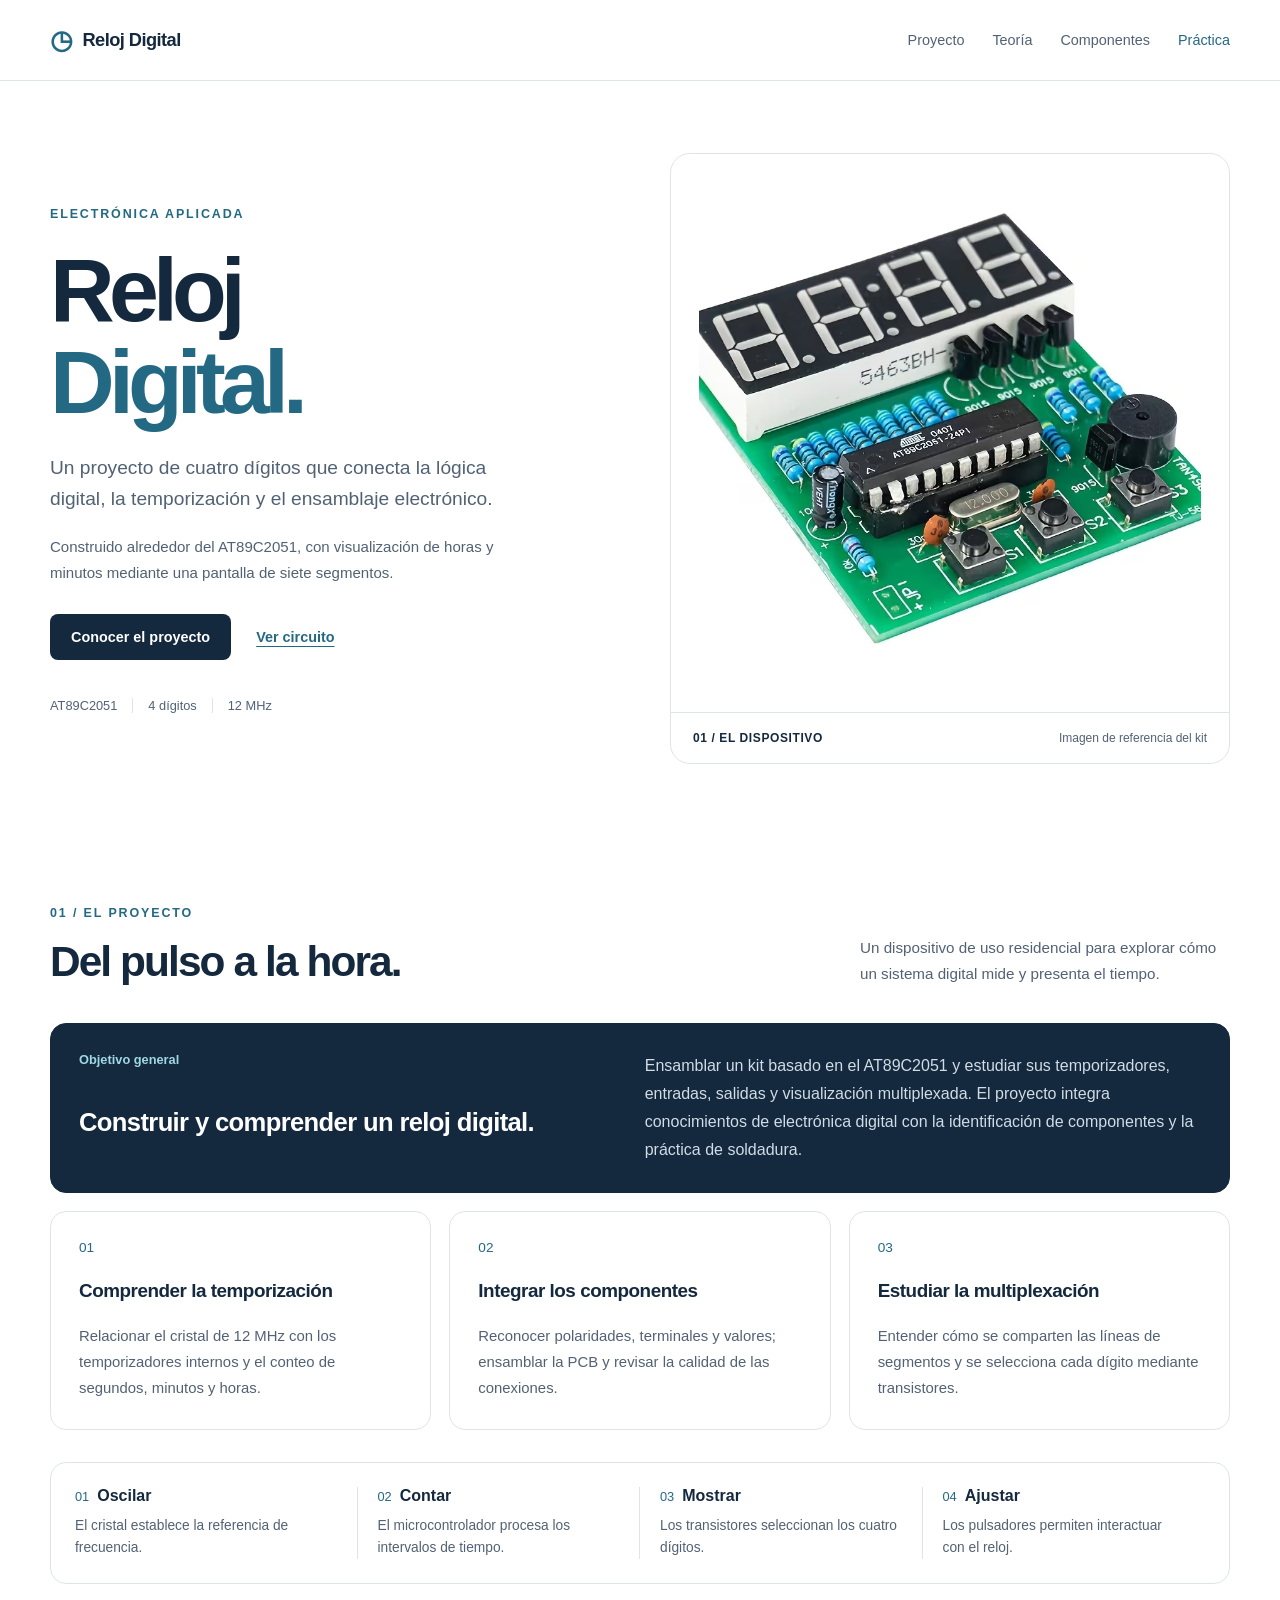
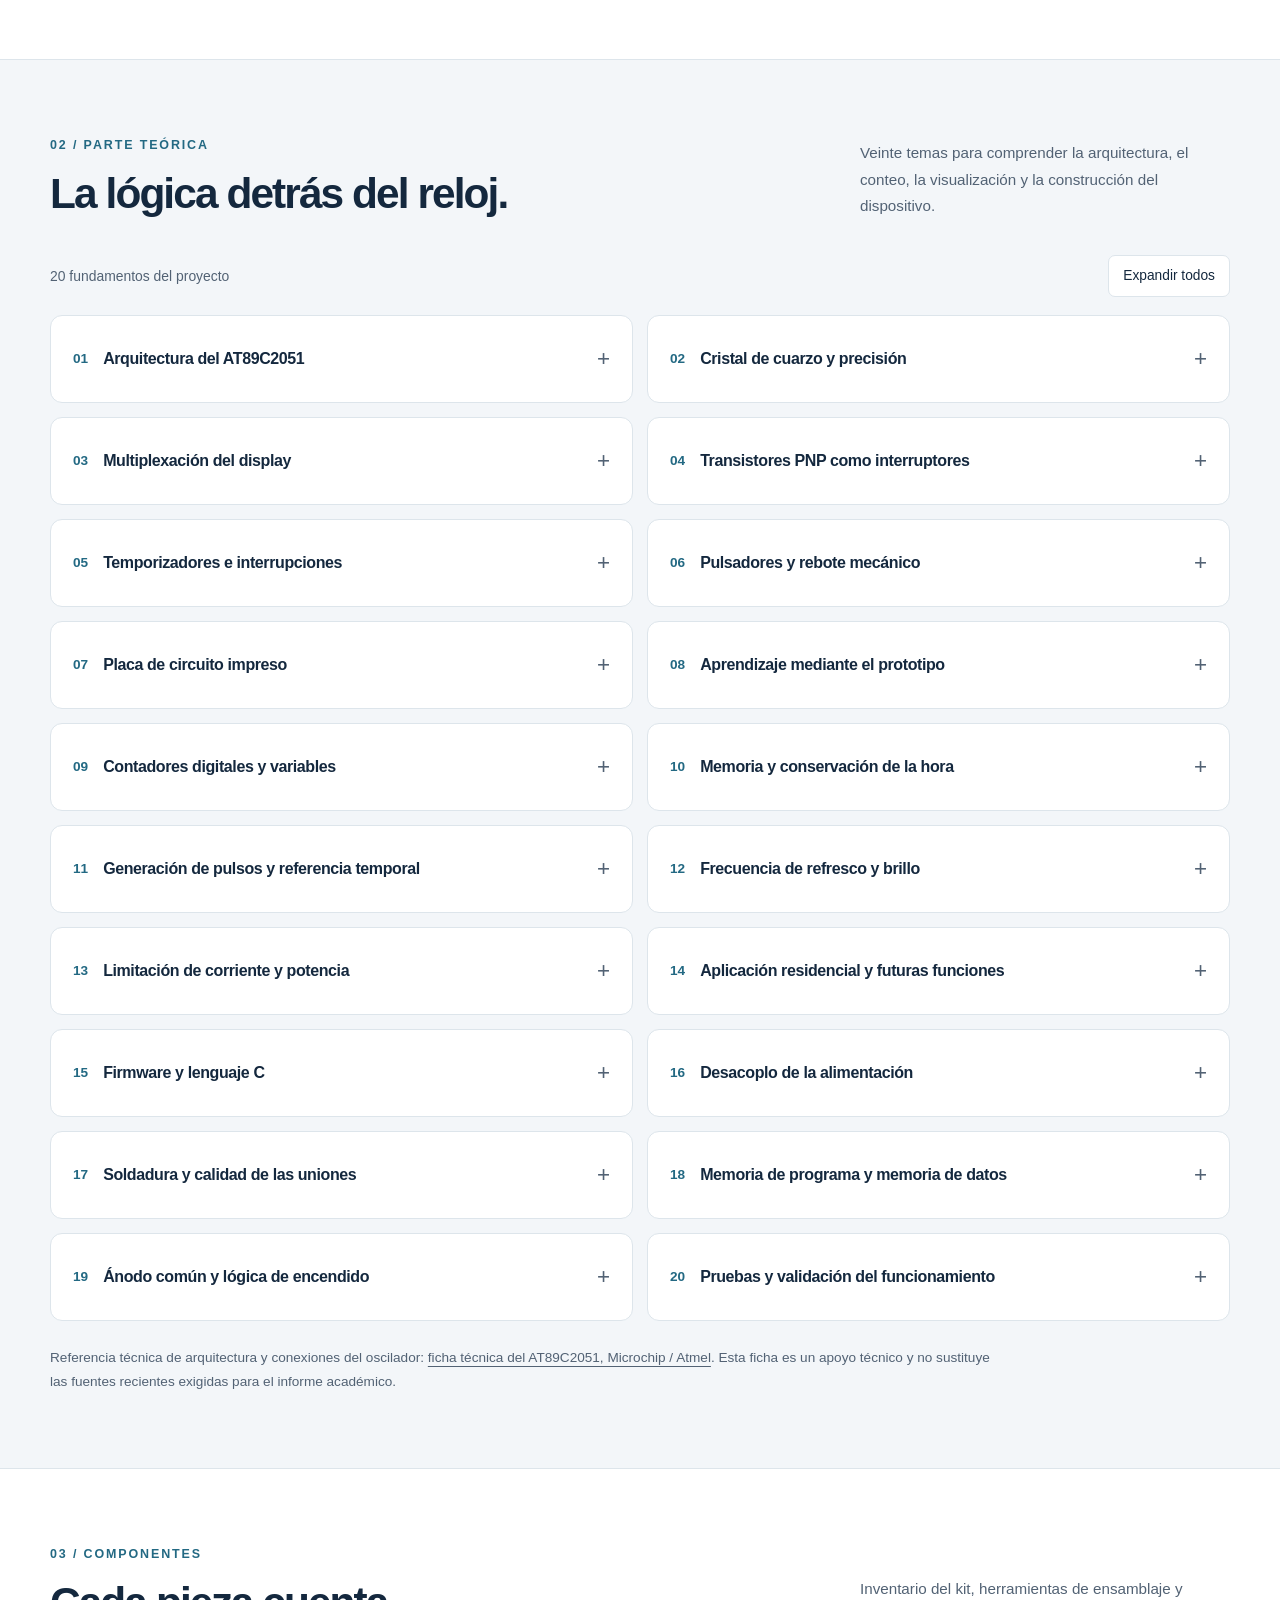
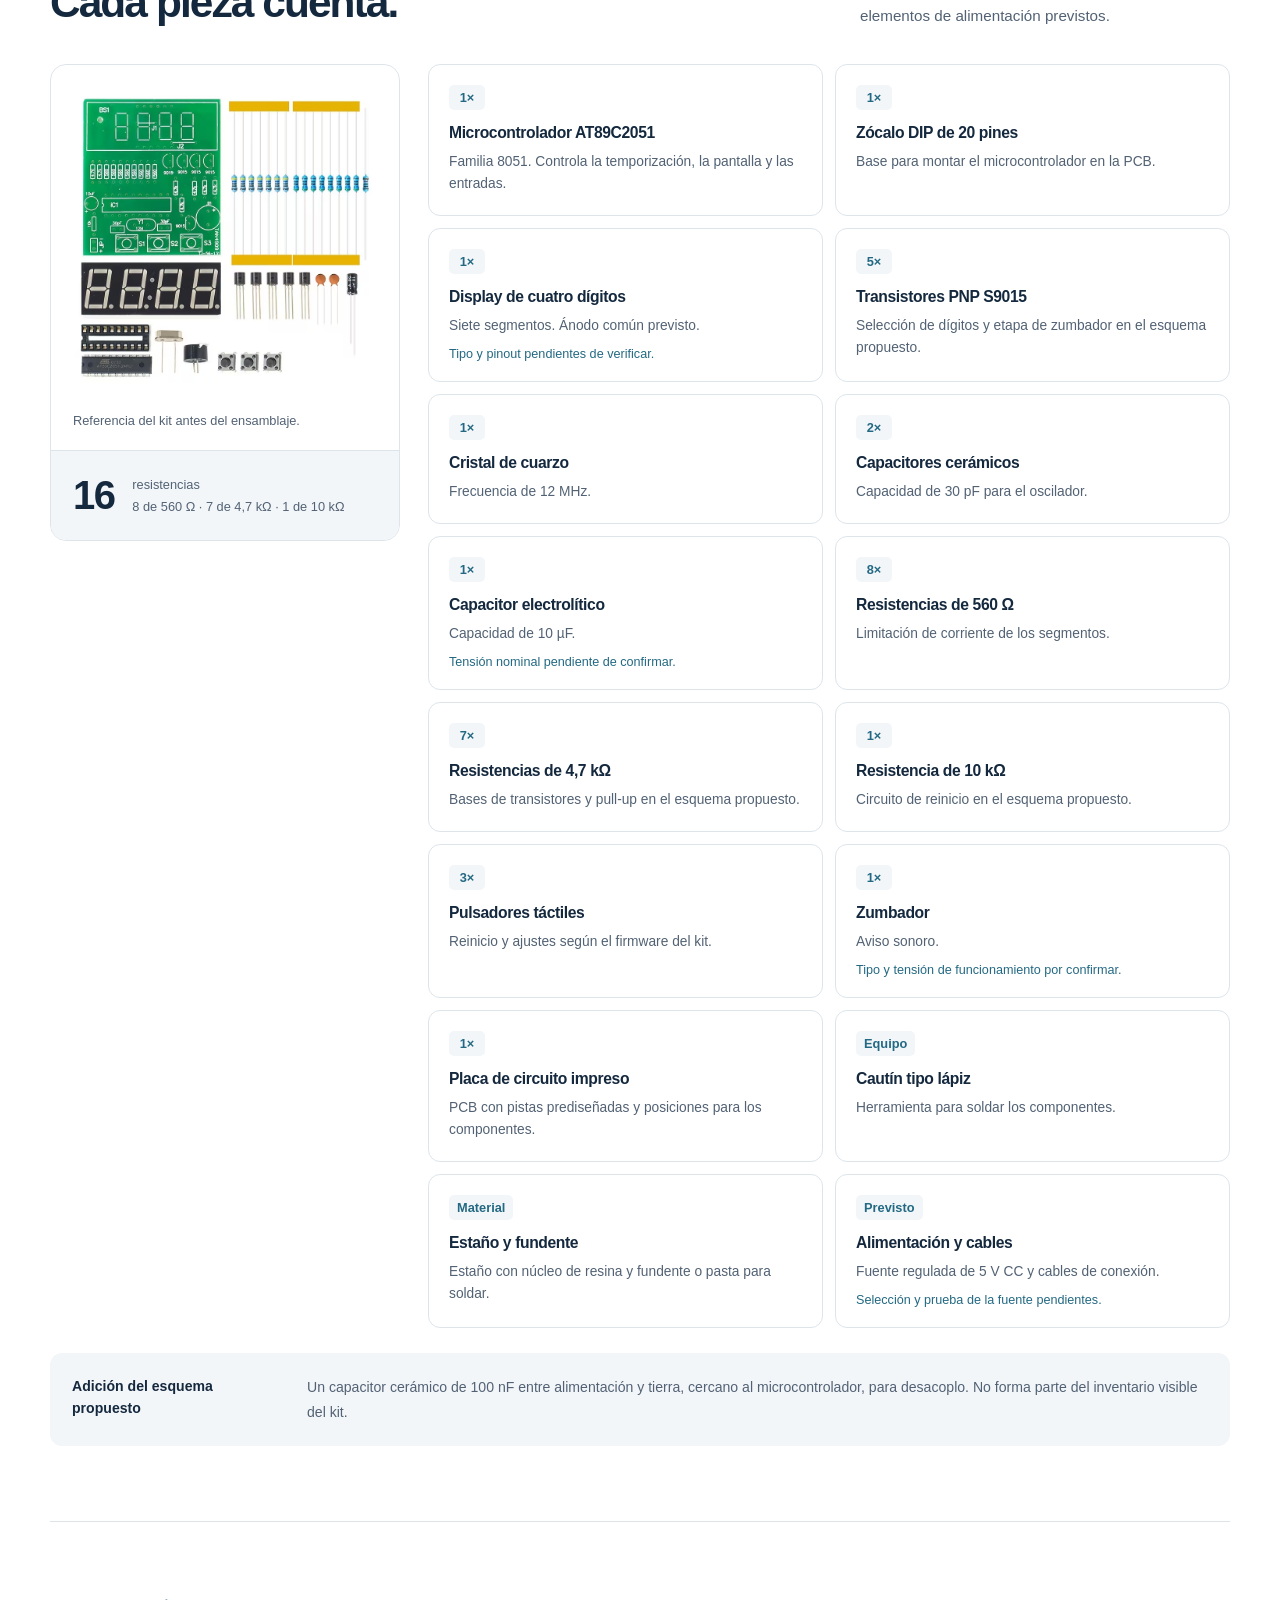
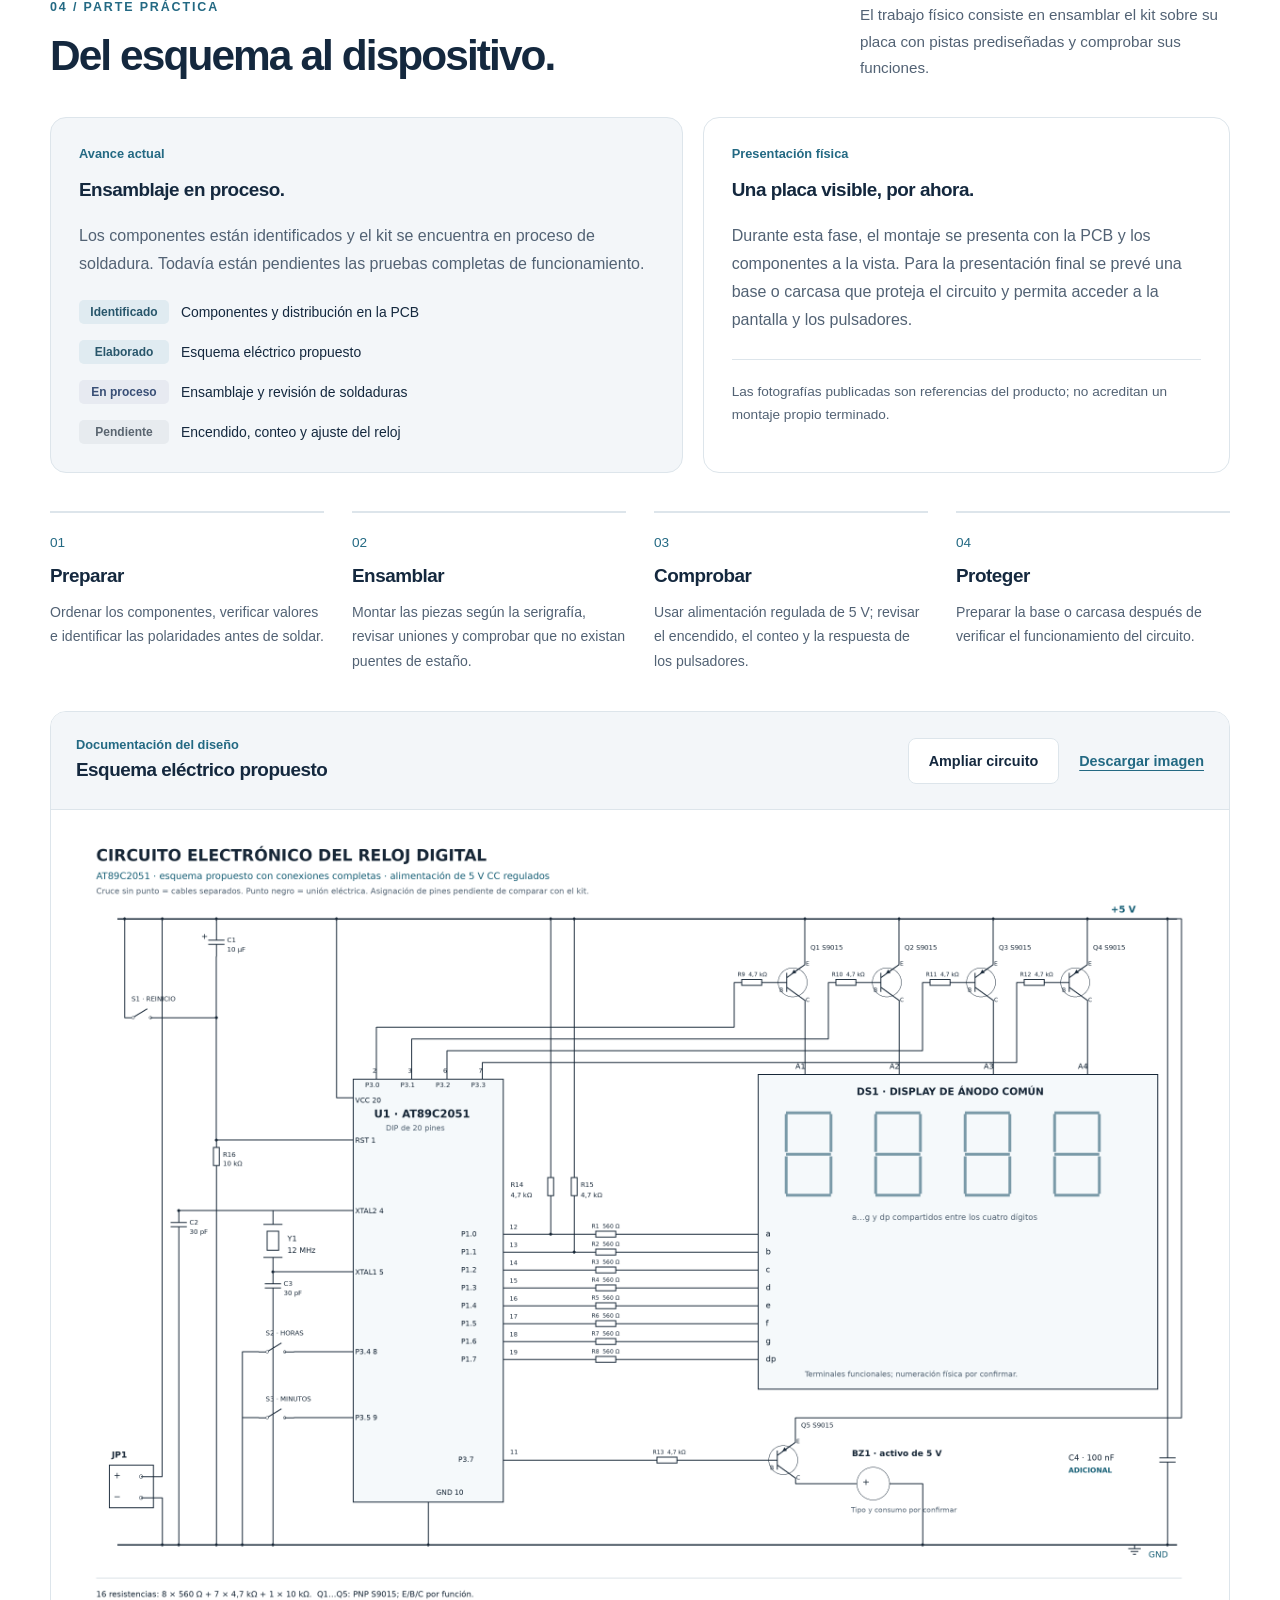
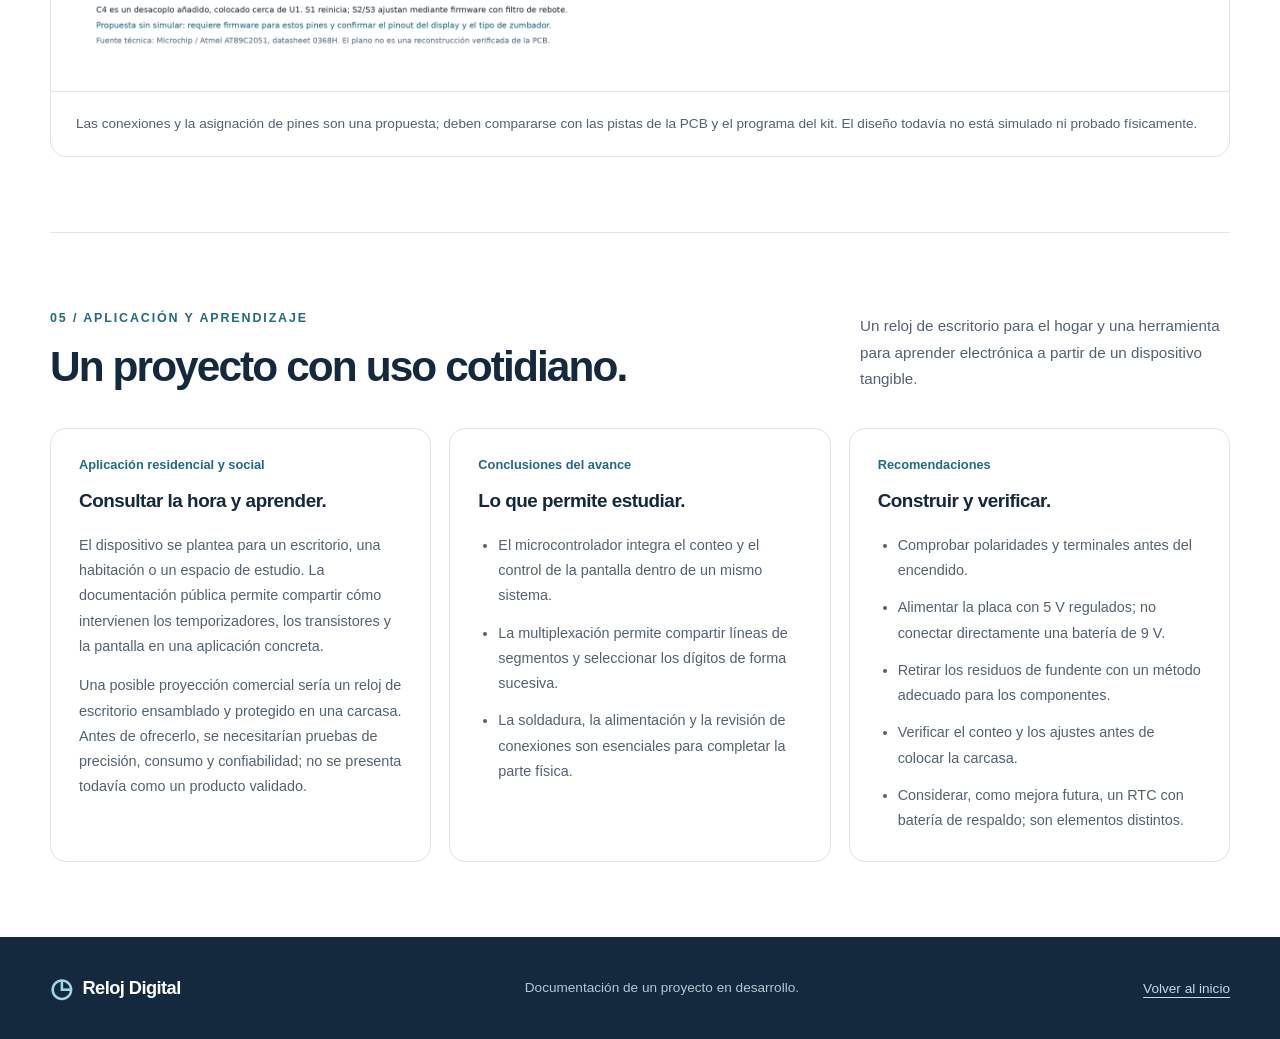
==== index.html @ 847afdb0 "first commit" ====
<!doctype html>
<html lang="es">
<head>
  <meta charset="utf-8">
  <meta name="viewport" content="width=device-width, initial-scale=1">
  <meta name="description" content="Reloj Digital: fundamentos, componentes y avance de un reloj de cuatro dígitos con microcontrolador AT89C2051.">
  <meta name="theme-color" content="#14283e">
  <title>Reloj Digital</title>
  <link rel="icon" type="image/svg+xml" href="data:image/svg+xml,%3Csvg xmlns='http://www.w3.org/2000/svg' viewBox='0 0 32 32'%3E%3Crect width='32' height='32' rx='7' fill='%2314283e'/%3E%3Ccircle cx='16' cy='16' r='10' fill='none' stroke='white' stroke-width='2'/%3E%3Cpath d='M16 9v7l5 3' fill='none' stroke='%237fc8d6' stroke-width='2' stroke-linecap='round'/%3E%3C/svg%3E">
  <link rel="stylesheet" href="styles.css">
  <script src="script.js" defer></script>
</head>
<body>
  <a class="skip" href="#contenido">Saltar al contenido</a>
  <header class="header">
    <div class="wrap header-inner">
      <a class="brand" href="#inicio" aria-label="Reloj Digital, inicio"><span class="brand-icon" aria-hidden="true">◷</span> Reloj Digital</a>
      <nav aria-label="Navegación principal">
        <a href="#proyecto">Proyecto</a><a href="#teoria">Teoría</a><a href="#componentes">Componentes</a><a href="#practica">Práctica</a>
      </nav>
    </div>
  </header>
  <main id="contenido">
    <section class="hero wrap" id="inicio">
      <div class="hero-copy">
        <p class="eyebrow">ELECTRÓNICA APLICADA</p>
        <h1>Reloj<br><span>Digital.</span></h1>
        <p class="lead">Un proyecto de cuatro dígitos que conecta la lógica digital, la temporización y el ensamblaje electrónico.</p>
        <p class="hero-detail">Construido alrededor del AT89C2051, con visualización de horas y minutos mediante una pantalla de siete segmentos.</p>
        <div class="hero-actions"><a class="button primary" href="#proyecto">Conocer el proyecto</a><a class="text-link" href="#circuito">Ver circuito</a></div>
        <div class="hero-meta"><span>AT89C2051</span><span>4 dígitos</span><span>12 MHz</span></div>
      </div>
      <figure class="hero-visual">
        <img src="assets/reloj.png" alt="Imagen de referencia del kit de reloj: display, microcontrolador, transistores y pulsadores sobre la PCB" width="800" height="800" fetchpriority="high">
        <figcaption><span>01 / EL DISPOSITIVO</span><span>Imagen de referencia del kit</span></figcaption>
      </figure>
    </section>
    <section class="section wrap" id="proyecto">
      <div class="section-heading"><div><p class="eyebrow">01 / EL PROYECTO</p><h2>Del pulso a la hora.</h2></div><p>Un dispositivo de uso residencial para explorar cómo un sistema digital mide y presenta el tiempo.</p></div>
      <div class="overview-grid">
        <article class="card purpose"><span class="tag">Objetivo general</span><h3>Construir y comprender un reloj digital.</h3><p>Ensamblar un kit basado en el AT89C2051 y estudiar sus temporizadores, entradas, salidas y visualización multiplexada. El proyecto integra conocimientos de electrónica digital con la identificación de componentes y la práctica de soldadura.</p></article>
        <article class="card"><span class="card-number">01</span><h3>Comprender la temporización</h3><p>Relacionar el cristal de 12 MHz con los temporizadores internos y el conteo de segundos, minutos y horas.</p></article>
        <article class="card"><span class="card-number">02</span><h3>Integrar los componentes</h3><p>Reconocer polaridades, terminales y valores; ensamblar la PCB y revisar la calidad de las conexiones.</p></article>
        <article class="card"><span class="card-number">03</span><h3>Estudiar la multiplexación</h3><p>Entender cómo se comparten las líneas de segmentos y se selecciona cada dígito mediante transistores.</p></article>
      </div>
      <div class="how-strip"><div><span>01</span><strong>Oscilar</strong><p>El cristal establece la referencia de frecuencia.</p></div><div><span>02</span><strong>Contar</strong><p>El microcontrolador procesa los intervalos de tiempo.</p></div><div><span>03</span><strong>Mostrar</strong><p>Los transistores seleccionan los cuatro dígitos.</p></div><div><span>04</span><strong>Ajustar</strong><p>Los pulsadores permiten interactuar con el reloj.</p></div></div>
    </section>
    <section class="theory-area" id="teoria"><div class="wrap section">
      <div class="section-heading"><div><p class="eyebrow">02 / PARTE TEÓRICA</p><h2>La lógica detrás del reloj.</h2></div><p>Veinte temas para comprender la arquitectura, el conteo, la visualización y la construcción del dispositivo.</p></div>
      <div class="theory-toolbar"><span>20 fundamentos del proyecto</span><button id="expand-theory" class="small-button" type="button" hidden>Expandir todos</button></div>
      <div class="theory-grid" id="theory-grid"></div>
      <noscript><p>Activa JavaScript para visualizar las veinte tarjetas de la parte teórica y el listado completo de componentes.</p></noscript>
      <p class="source-note">Referencia técnica de arquitectura y conexiones del oscilador: <a href="https://ww1.microchip.com/downloads/aemDocuments/documents/OTH/ProductDocuments/DataSheets/doc0368.pdf" target="_blank" rel="noopener noreferrer">ficha técnica del AT89C2051, Microchip / Atmel</a>. Esta ficha es un apoyo técnico y no sustituye las fuentes recientes exigidas para el informe académico.</p>
    </div></section>
    <section class="section wrap" id="componentes">
      <div class="section-heading"><div><p class="eyebrow">03 / COMPONENTES</p><h2>Cada pieza cuenta.</h2></div><p>Inventario del kit, herramientas de ensamblaje y elementos de alimentación previstos.</p></div>
      <div class="materials-layout">
        <figure class="kit-card"><img src="assets/componentes.png" alt="Foto de referencia con todos los componentes del kit antes de su ensamblaje" width="800" height="800" loading="lazy"><figcaption>Referencia del kit antes del ensamblaje.</figcaption><div class="kit-count"><strong>16</strong><span>resistencias<br>8 de 560 Ω · 7 de 4,7 kΩ · 1 de 10 kΩ</span></div></figure>
        <div class="materials-grid" id="materials-grid"></div>
      </div>
      <div class="additional"><strong>Adición del esquema propuesto</strong><p>Un capacitor cerámico de 100 nF entre alimentación y tierra, cercano al microcontrolador, para desacoplo. No forma parte del inventario visible del kit.</p></div>
    </section>
    <section class="section wrap practical" id="practica">
      <div class="section-heading"><div><p class="eyebrow">04 / PARTE PRÁCTICA</p><h2>Del esquema al dispositivo.</h2></div><p>El trabajo físico consiste en ensamblar el kit sobre su placa con pistas prediseñadas y comprobar sus funciones.</p></div>
      <div class="practice-grid">
        <article class="card status-card"><span class="tag">Avance actual</span><h3>Ensamblaje en proceso.</h3><p>Los componentes están identificados y el kit se encuentra en proceso de soldadura. Todavía están pendientes las pruebas completas de funcionamiento.</p><ul class="status-list"><li><span class="step-status done">Identificado</span>Componentes y distribución en la PCB</li><li><span class="step-status done">Elaborado</span>Esquema eléctrico propuesto</li><li><span class="step-status current">En proceso</span>Ensamblaje y revisión de soldaduras</li><li><span class="step-status pending">Pendiente</span>Encendido, conteo y ajuste del reloj</li></ul></article>
        <article class="card"><span class="tag">Presentación física</span><h3>Una placa visible, por ahora.</h3><p>Durante esta fase, el montaje se presenta con la PCB y los componentes a la vista. Para la presentación final se prevé una base o carcasa que proteja el circuito y permita acceder a la pantalla y los pulsadores.</p><div class="detail-note">Las fotografías publicadas son referencias del producto; no acreditan un montaje propio terminado.</div></article>
      </div>
      <div class="process-grid"><article><span>01</span><h3>Preparar</h3><p>Ordenar los componentes, verificar valores e identificar las polaridades antes de soldar.</p></article><article><span>02</span><h3>Ensamblar</h3><p>Montar las piezas según la serigrafía, revisar uniones y comprobar que no existan puentes de estaño.</p></article><article><span>03</span><h3>Comprobar</h3><p>Usar alimentación regulada de 5 V; revisar el encendido, el conteo y la respuesta de los pulsadores.</p></article><article><span>04</span><h3>Proteger</h3><p>Preparar la base o carcasa después de verificar el funcionamiento del circuito.</p></article></div>
      <article class="schematic-card" id="circuito"><div class="schematic-heading"><div><span class="tag">Documentación del diseño</span><h3>Esquema eléctrico propuesto</h3></div><button class="button secondary" id="open-schematic" type="button" hidden>Ampliar circuito</button><a class="text-link" href="assets/circuito.png" download="circuito-reloj-digital.png">Descargar imagen</a></div><a href="assets/circuito.png" class="schematic-preview" id="schematic-preview" aria-label="Abrir esquema eléctrico en tamaño completo"><img src="assets/circuito.png" alt="Circuito propuesto completo del reloj, con AT89C2051, dieciséis resistencias, cinco transistores, display, cristal, pulsadores y zumbador" width="4800" height="3540" loading="lazy"></a><p class="schematic-caption">Las conexiones y la asignación de pines son una propuesta; deben compararse con las pistas de la PCB y el programa del kit. El diseño todavía no está simulado ni probado físicamente.</p></article>
    </section>
    <section class="section wrap closing" id="aplicacion">
      <div class="section-heading"><div><p class="eyebrow">05 / APLICACIÓN Y APRENDIZAJE</p><h2>Un proyecto con uso cotidiano.</h2></div><p>Un reloj de escritorio para el hogar y una herramienta para aprender electrónica a partir de un dispositivo tangible.</p></div>
      <div class="closing-grid"><article class="card"><span class="tag">Aplicación residencial y social</span><h3>Consultar la hora y aprender.</h3><p>El dispositivo se plantea para un escritorio, una habitación o un espacio de estudio. La documentación pública permite compartir cómo intervienen los temporizadores, los transistores y la pantalla en una aplicación concreta.</p><p>Una posible proyección comercial sería un reloj de escritorio ensamblado y protegido en una carcasa. Antes de ofrecerlo, se necesitarían pruebas de precisión, consumo y confiabilidad; no se presenta todavía como un producto validado.</p></article><article class="card"><span class="tag">Conclusiones del avance</span><h3>Lo que permite estudiar.</h3><ul class="readable-list"><li>El microcontrolador integra el conteo y el control de la pantalla dentro de un mismo sistema.</li><li>La multiplexación permite compartir líneas de segmentos y seleccionar los dígitos de forma sucesiva.</li><li>La soldadura, la alimentación y la revisión de conexiones son esenciales para completar la parte física.</li></ul></article><article class="card"><span class="tag">Recomendaciones</span><h3>Construir y verificar.</h3><ul class="readable-list"><li>Comprobar polaridades y terminales antes del encendido.</li><li>Alimentar la placa con 5 V regulados; no conectar directamente una batería de 9 V.</li><li>Retirar los residuos de fundente con un método adecuado para los componentes.</li><li>Verificar el conteo y los ajustes antes de colocar la carcasa.</li><li>Considerar, como mejora futura, un RTC con batería de respaldo; son elementos distintos.</li></ul></article></div>
    </section>
  </main>
  <footer class="footer"><div class="wrap footer-inner"><a class="brand" href="#inicio"><span class="brand-icon" aria-hidden="true">◷</span> Reloj Digital</a><p>Documentación de un proyecto en desarrollo.</p><a href="#inicio">Volver al inicio</a></div></footer>
  <dialog id="schematic-dialog" aria-labelledby="dialog-title"><div class="dialog-heading"><h2 id="dialog-title">Esquema eléctrico propuesto</h2><button id="close-schematic" class="small-button" type="button">Cerrar</button></div><div class="dialog-image"><img src="assets/circuito.png" alt="Esquema completo ampliado del reloj digital" width="4800" height="3540"></div><p>El esquema está pendiente de verificar con la PCB y el firmware del kit.</p></dialog>
</body>
</html>
---- styles.css ----
:root{--ink:#14283e;--text:#526274;--accent:#236983;--line:#dde5eb;--soft:#f3f6f9;--white:#fff;--radius:16px;font-family:Inter,-apple-system,BlinkMacSystemFont,"Segoe UI",Arial,sans-serif;color:var(--ink);font-size:16px;background:#fff}*{box-sizing:border-box}html{scroll-behavior:smooth;scroll-padding-top:110px}body{margin:0}a{color:inherit;text-underline-offset:4px}button{font:inherit;cursor:pointer}button,a{-webkit-tap-highlight-color:transparent}button:focus-visible,a:focus-visible,summary:focus-visible{outline:3px solid #3588a6;outline-offset:5px}img{max-width:100%;height:auto;display:block}h1,h2,h3,p{margin-top:0}p{color:var(--text);line-height:1.75}h2{font-size:clamp(1.9rem,3.4vw,2.65rem);letter-spacing:-.045em;line-height:1.2;margin-bottom:0}h3{font-size:1.18rem;line-height:1.4;letter-spacing:-.025em}section{scroll-margin-top:100px}.wrap{width:min(1180px,calc(100% - 64px));margin-inline:auto}.header{position:sticky;top:0;background:rgba(255,255,255,.97);z-index:10;border-bottom:1px solid var(--line)}.header-inner{min-height:80px;display:flex;align-items:center;justify-content:space-between;gap:24px}.brand{font-size:1.14rem;font-weight:750;letter-spacing:-.03em;display:inline-flex;align-items:center;gap:10px;text-decoration:none;white-space:nowrap}.brand-icon{font-size:1.65rem;color:var(--accent)}nav{display:flex;gap:28px}nav a{font-size:.9rem;color:var(--text);text-decoration:none;transition:color .2s}nav a:hover,nav a.active{color:var(--accent)}.skip{position:absolute;top:-70px;left:20px;background:var(--ink);color:white;padding:12px;z-index:30}.skip:focus{top:10px}.hero{display:grid;grid-template-columns:1fr 1fr;gap:60px;align-items:center;padding-block:72px 64px}.eyebrow{font-size:.78rem;letter-spacing:.15em;font-weight:750;color:var(--accent);margin-bottom:20px}.hero h1{font-size:clamp(3.8rem,7vw,6.2rem);line-height:1.02;font-weight:750;letter-spacing:-.065em;margin-bottom:25px}.hero h1 span{color:var(--accent)}.lead{font-size:1.2rem;line-height:1.6;max-width:450px}.hero-detail{font-size:.94rem;max-width:450px}.hero-actions{display:flex;gap:25px;align-items:center;flex-wrap:wrap;margin-top:28px}.button{padding:13px 20px;border-radius:8px;font-size:.9rem;font-weight:600;text-decoration:none;display:inline-flex;align-items:center;justify-content:center;min-height:46px;transition:background .2s;border:1px solid transparent}.primary{background:var(--ink);color:white}.primary:hover{background:var(--accent)}.secondary{background:white;border-color:var(--line);color:var(--ink)}.secondary:hover{background:var(--soft)}.text-link{font-size:.9rem;font-weight:600;color:var(--accent)}.hero-meta{display:flex;gap:15px;flex-wrap:wrap;margin-top:38px;color:var(--text);font-size:.8rem}.hero-meta span+span{border-left:1px solid var(--line);padding-left:15px}.hero-visual{margin:0;border:1px solid var(--line);border-radius:20px;overflow:hidden;background:white}.hero-visual img{width:100%;aspect-ratio:1;object-fit:contain;padding:28px}.hero-visual figcaption{display:flex;justify-content:space-between;gap:15px;flex-wrap:wrap;border-top:1px solid var(--line);padding:18px 22px;color:var(--text);font-size:.75rem}.hero-visual figcaption span:first-child{font-weight:700;color:var(--ink);letter-spacing:.05em}.section{padding-block:75px}.section-heading{display:flex;justify-content:space-between;align-items:end;gap:45px;margin-bottom:35px}.section-heading .eyebrow{margin-bottom:12px}.section-heading>p{width:370px;max-width:40%;margin:0;font-size:.95rem}.card{border:1px solid var(--line);border-radius:var(--radius);background:white;padding:28px}.card p:last-child{margin-bottom:0}.tag{font-size:.8rem;color:var(--accent);font-weight:650;display:block;margin-bottom:16px}.overview-grid{display:grid;grid-template-columns:repeat(3,1fr);gap:18px}.purpose{grid-column:1/-1;display:grid;grid-template-columns:1fr 1.1fr;column-gap:60px;background:var(--ink);color:white;border-color:var(--ink)}.purpose .tag{color:#a0d7e4;grid-column:1}.purpose h3{font-size:1.6rem;grid-column:1;margin-bottom:0}.purpose p{grid-column:2;grid-row:1/3;color:#d0dce6;align-self:center;margin:0}.card-number{color:var(--accent);font-size:.85rem;margin-bottom:23px;display:block}.overview-grid .card:not(.purpose) p{font-size:.93rem}.how-strip{display:grid;grid-template-columns:repeat(4,1fr);margin-top:32px;border:1px solid var(--line);border-radius:var(--radius);padding:24px}.how-strip>div{padding-inline:20px;border-right:1px solid var(--line)}.how-strip>div:first-child{padding-left:0}.how-strip>div:last-child{border:0}.how-strip span{font-size:.8rem;color:var(--accent);margin-right:8px}.how-strip strong{font-size:1rem}.how-strip p{font-size:.86rem;line-height:1.6;margin:10px 0 0}.theory-area{background:var(--soft);border-block:1px solid var(--line)}.theory-toolbar{display:flex;justify-content:space-between;align-items:center;gap:20px;margin-bottom:18px;font-size:.87rem;color:var(--text)}.small-button{background:white;border:1px solid var(--line);border-radius:7px;padding:10px 14px;font-size:.86rem;color:var(--ink);min-height:42px}.small-button:hover{background:#eaf0f5}.theory-grid{display:grid;grid-template-columns:repeat(2,minmax(0,1fr));gap:14px;align-items:start}.theory-card{background:white;border:1px solid var(--line);border-radius:12px;overflow:hidden}.theory-card summary{list-style:none;display:flex;align-items:center;gap:15px;padding:22px;cursor:pointer;min-height:86px}.theory-card summary::-webkit-details-marker{display:none}.topic-num{font-size:.85rem;font-weight:650;color:var(--accent);flex:none}.theory-card h3{font-size:1rem;margin:0;flex:1}.toggle-symbol{font-size:1.4rem;font-weight:400;line-height:1;color:var(--text);flex:none}.theory-card[open] .toggle-symbol{transform:rotate(45deg)}.theory-card p{margin:0;padding:0 24px 24px 58px;font-size:.94rem;line-height:1.8}.source-note{margin:25px 0 0;font-size:.85rem;max-width:950px}.materials-layout{display:grid;grid-template-columns:350px 1fr;gap:28px;align-items:start}.kit-card{position:sticky;top:110px;margin:0;border:1px solid var(--line);border-radius:var(--radius);overflow:hidden}.kit-card img{padding:18px;aspect-ratio:1;object-fit:contain}.kit-card figcaption{padding:0 22px 22px;color:var(--text);font-size:.8rem}.kit-count{background:var(--soft);border-top:1px solid var(--line);padding:22px;display:flex;align-items:center;gap:18px}.kit-count strong{font-size:2.5rem;letter-spacing:-.04em}.kit-count span{font-size:.8rem;line-height:1.7;color:var(--text)}.materials-grid{display:grid;grid-template-columns:repeat(2,minmax(0,1fr));gap:12px}.material{border:1px solid var(--line);border-radius:12px;padding:20px}.material .qty{display:inline-flex;align-items:center;justify-content:center;background:var(--soft);color:var(--accent);font-size:.8rem;font-weight:700;min-width:36px;padding:5px 8px;border-radius:5px;margin-bottom:12px}.material h3{font-size:.98rem;margin-bottom:7px}.material p{font-size:.86rem;line-height:1.6;margin:0}.material small{font-size:.79rem;color:var(--accent);display:block;margin-top:10px}.additional{display:flex;gap:25px;margin-top:25px;background:var(--soft);border-radius:12px;padding:22px;font-size:.88rem}.additional strong{max-width:210px;flex-shrink:0;line-height:1.6}.additional p{margin:0}.practical{border-top:1px solid var(--line)}.practice-grid{display:grid;grid-template-columns:1.2fr 1fr;gap:20px}.status-card{background:var(--soft)}.status-list{padding:0;list-style:none;margin:22px 0 0;display:grid;gap:16px}.status-list li{font-size:.87rem;display:flex;align-items:center;gap:12px}.step-status{font-size:.75rem;font-weight:650;min-width:90px;padding:5px 7px;border-radius:5px;text-align:center}.done{background:#e0ebf1;color:#28566b}.current{background:#e7eaf1;color:#394f76}.pending{background:#e7ebef;color:#5a6570}.detail-note{margin-top:25px;padding-top:20px;border-top:1px solid var(--line);color:var(--text);font-size:.85rem;line-height:1.7}.process-grid{display:grid;grid-template-columns:repeat(4,1fr);gap:28px;margin-block:38px}.process-grid article{border-top:2px solid var(--line);padding-top:20px}.process-grid span{color:var(--accent);font-size:.85rem}.process-grid h3{margin-top:12px;margin-bottom:10px}.process-grid p{font-size:.88rem;margin:0}.schematic-card{border:1px solid var(--line);border-radius:var(--radius);overflow:hidden;scroll-margin-top:110px}.schematic-heading{padding:25px;display:flex;gap:20px;align-items:center;flex-wrap:wrap;background:var(--soft);border-bottom:1px solid var(--line)}.schematic-heading>div{margin-right:auto}.schematic-heading .tag{margin-bottom:5px}.schematic-heading h3{margin-bottom:0}.schematic-preview{display:block;padding:24px;background:white;cursor:zoom-in}.schematic-preview img{width:100%}.schematic-caption{padding:20px 25px;border-top:1px solid var(--line);margin:0;font-size:.85rem}.closing{border-top:1px solid var(--line)}.closing-grid{display:grid;grid-template-columns:repeat(3,1fr);gap:18px}.closing-grid p,.readable-list{font-size:.9rem}.readable-list{color:var(--text);padding-left:20px;line-height:1.75;margin:0}.readable-list li+li{margin-top:12px}.footer{background:var(--ink);color:white}.footer-inner{display:flex;align-items:center;justify-content:space-between;gap:25px;padding-block:35px}.footer .brand-icon{color:#a0d7e4}.footer p{color:#b7c6d3;font-size:.85rem;margin:0}.footer a:last-child{font-size:.85rem;color:#c8d8e6}dialog{border:1px solid var(--line);border-radius:14px;width:min(1500px,95vw);max-height:92vh;padding:0;color:var(--ink);overflow:auto}dialog::backdrop{background:rgba(12,25,40,.75)}.dialog-heading{position:sticky;top:0;background:white;display:flex;align-items:center;justify-content:space-between;gap:20px;padding:18px 24px;border-bottom:1px solid var(--line);z-index:1}.dialog-heading h2{font-size:1.15rem;letter-spacing:-.02em}.dialog-image{padding:20px;overflow:auto}.dialog-image img{width:100%;min-width:1000px;max-width:none}dialog>p{padding:0 24px;font-size:.85rem}body.modal-open{overflow:hidden}[hidden]{display:none!important}@media(min-width:1600px){.wrap{width:min(1260px,calc(100% - 100px))}}@media(max-width:1000px){.hero{gap:30px}.hero-visual img{padding:10px}.materials-layout{grid-template-columns:280px 1fr}.closing-grid{grid-template-columns:1fr 1fr}.closing-grid article:first-child{grid-column:1/-1}.how-strip{padding:20px 15px}.how-strip>div{padding-inline:12px}.header-inner{gap:16px}nav{gap:18px}}@media(max-width:760px){.wrap{width:calc(100% - 36px)}.header-inner{padding-block:14px;flex-direction:column;align-items:flex-start;gap:12px;min-height:0}nav{width:100%;justify-content:space-between;gap:10px}nav a{font-size:.84rem}.hero{grid-template-columns:1fr;padding-block:40px;gap:35px}.hero h1{font-size:4.3rem}.hero h1 br{display:none}.hero h1 span{display:block}.hero .lead{max-width:none}.hero-detail{max-width:none}.hero-visual{max-width:480px;width:100%;margin:auto}.hero-visual img{max-height:420px}.hero-meta{margin-top:25px}.section{padding-block:50px}.section-heading{display:block;margin-bottom:25px}.section-heading>p{max-width:none;width:auto;margin-top:18px}.overview-grid,.theory-grid,.practice-grid,.closing-grid{grid-template-columns:1fr}.purpose{display:block}.purpose h3{margin-bottom:18px}.purpose p{font-size:.94rem}.how-strip{grid-template-columns:1fr 1fr;gap:20px;padding:22px}.how-strip>div,.how-strip>div:first-child{padding:0;border:0}.materials-layout{grid-template-columns:1fr}.kit-card{position:static;display:grid;grid-template-columns:1fr 1fr;align-items:center}.kit-card img{grid-row:1/3}.kit-card figcaption{padding:20px 15px 10px}.kit-count{border:0;background:white;padding:15px;flex-wrap:wrap;gap:5px}.materials-grid{gap:10px}.material{padding:17px}.additional{display:block}.additional strong{display:block;max-width:none;margin-bottom:10px}.status-list li{align-items:flex-start}.process-grid{grid-template-columns:1fr 1fr;gap:25px}.schematic-heading{padding:20px;gap:16px}.schematic-preview{padding:8px}.schematic-caption{padding:17px}.closing-grid article:first-child{grid-column:auto}.footer-inner{align-items:flex-start;flex-direction:column;gap:18px}.theory-card p{padding-left:24px}.theory-card summary{padding:20px}.dialog-heading{padding:14px}.dialog-heading h2{font-size:1rem}.dialog-image{padding:10px}html{scroll-padding-top:125px}}@media(max-width:400px){.materials-grid{grid-template-columns:1fr}.kit-card{display:block}.kit-card img{max-height:320px;margin:auto}.kit-count{border-top:1px solid var(--line);background:var(--soft)}.hero-actions{gap:18px}.theory-toolbar{align-items:flex-start}.brand{font-size:1.05rem}}@media(prefers-reduced-motion:reduce){html{scroll-behavior:auto}*{transition:none!important}}
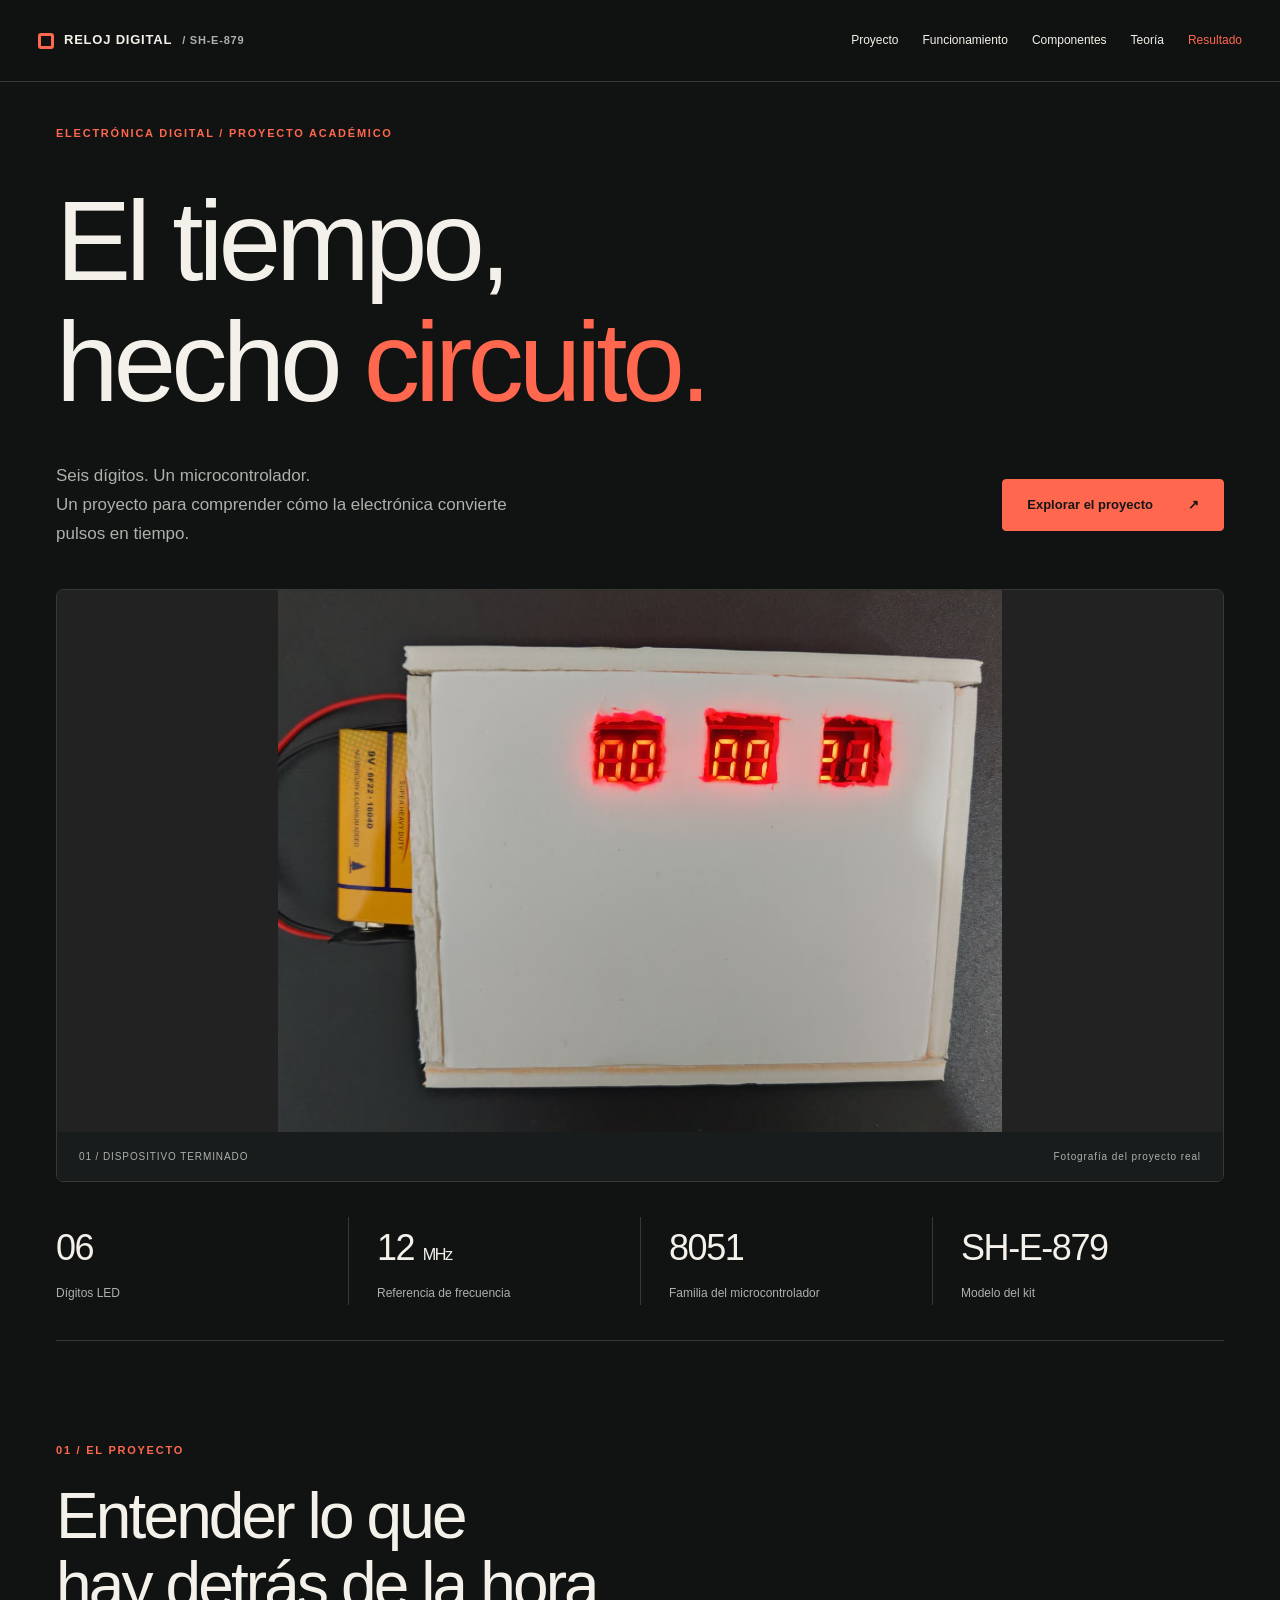
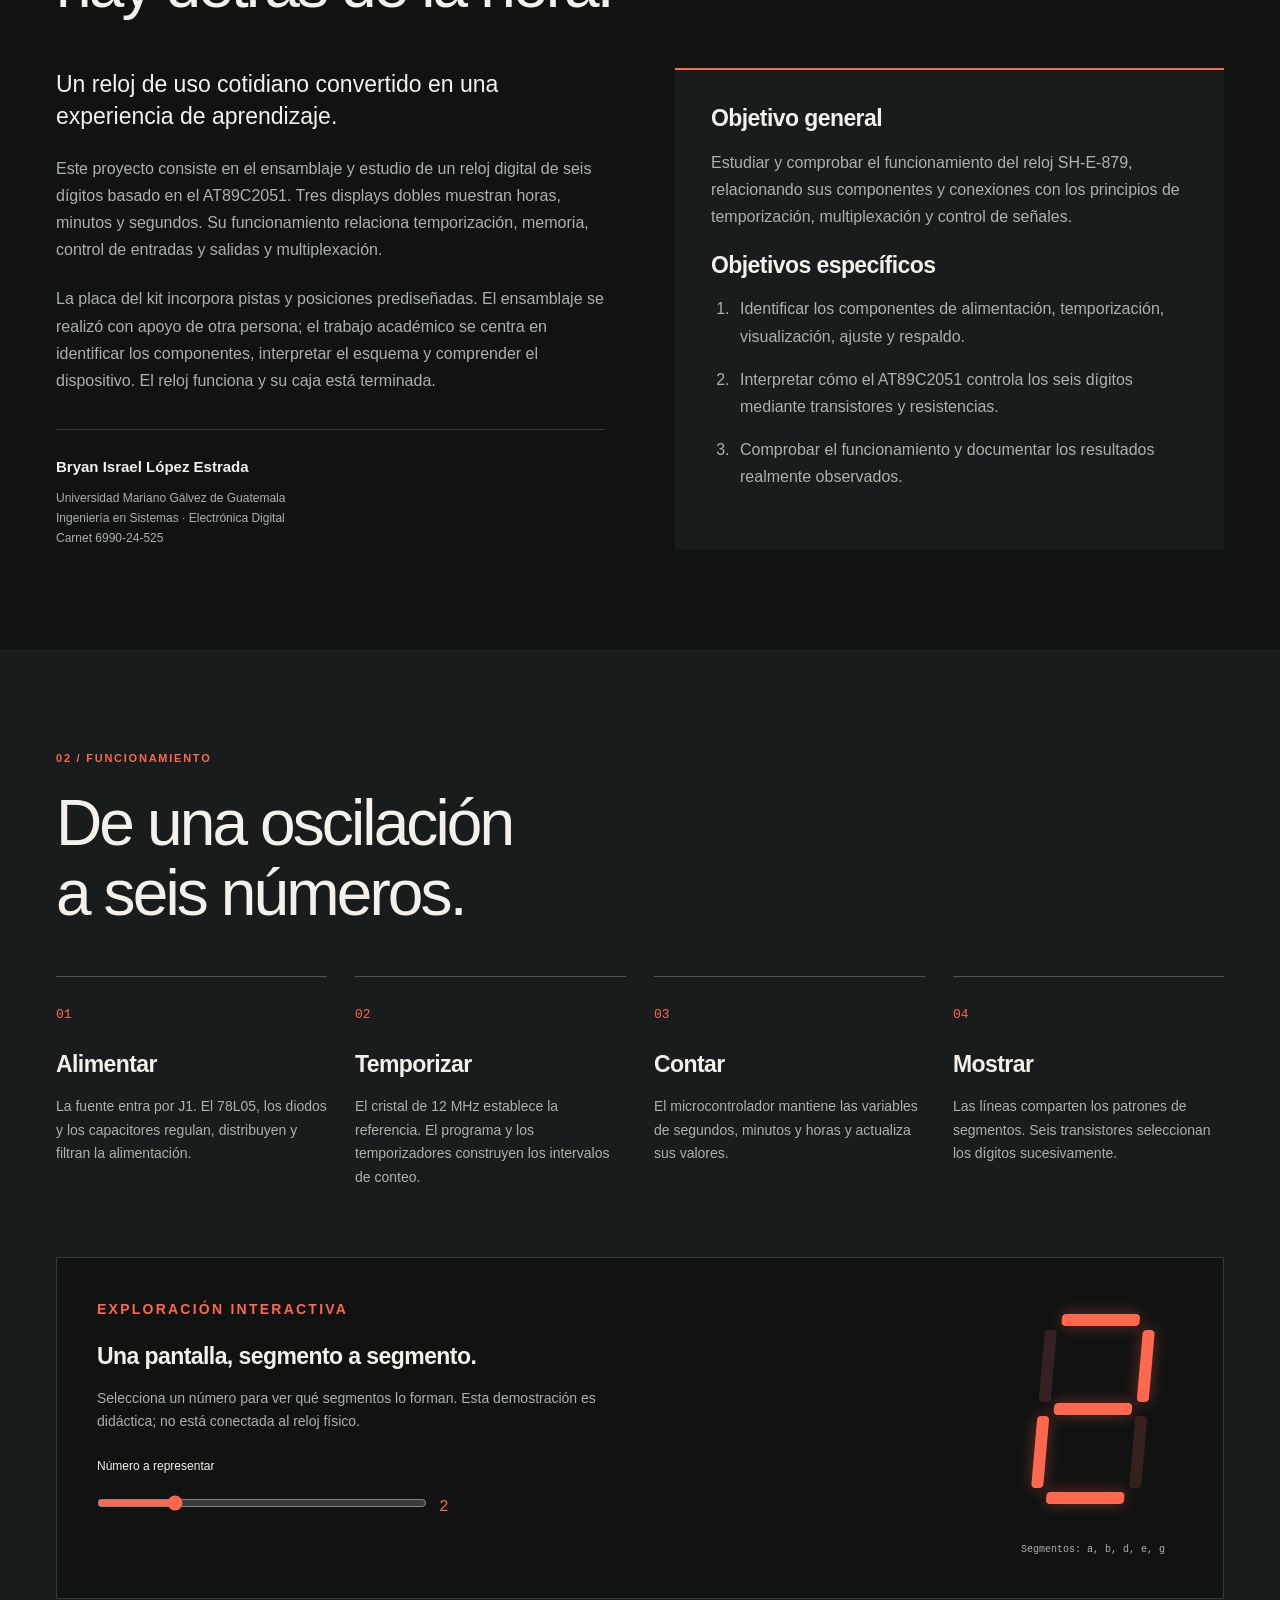
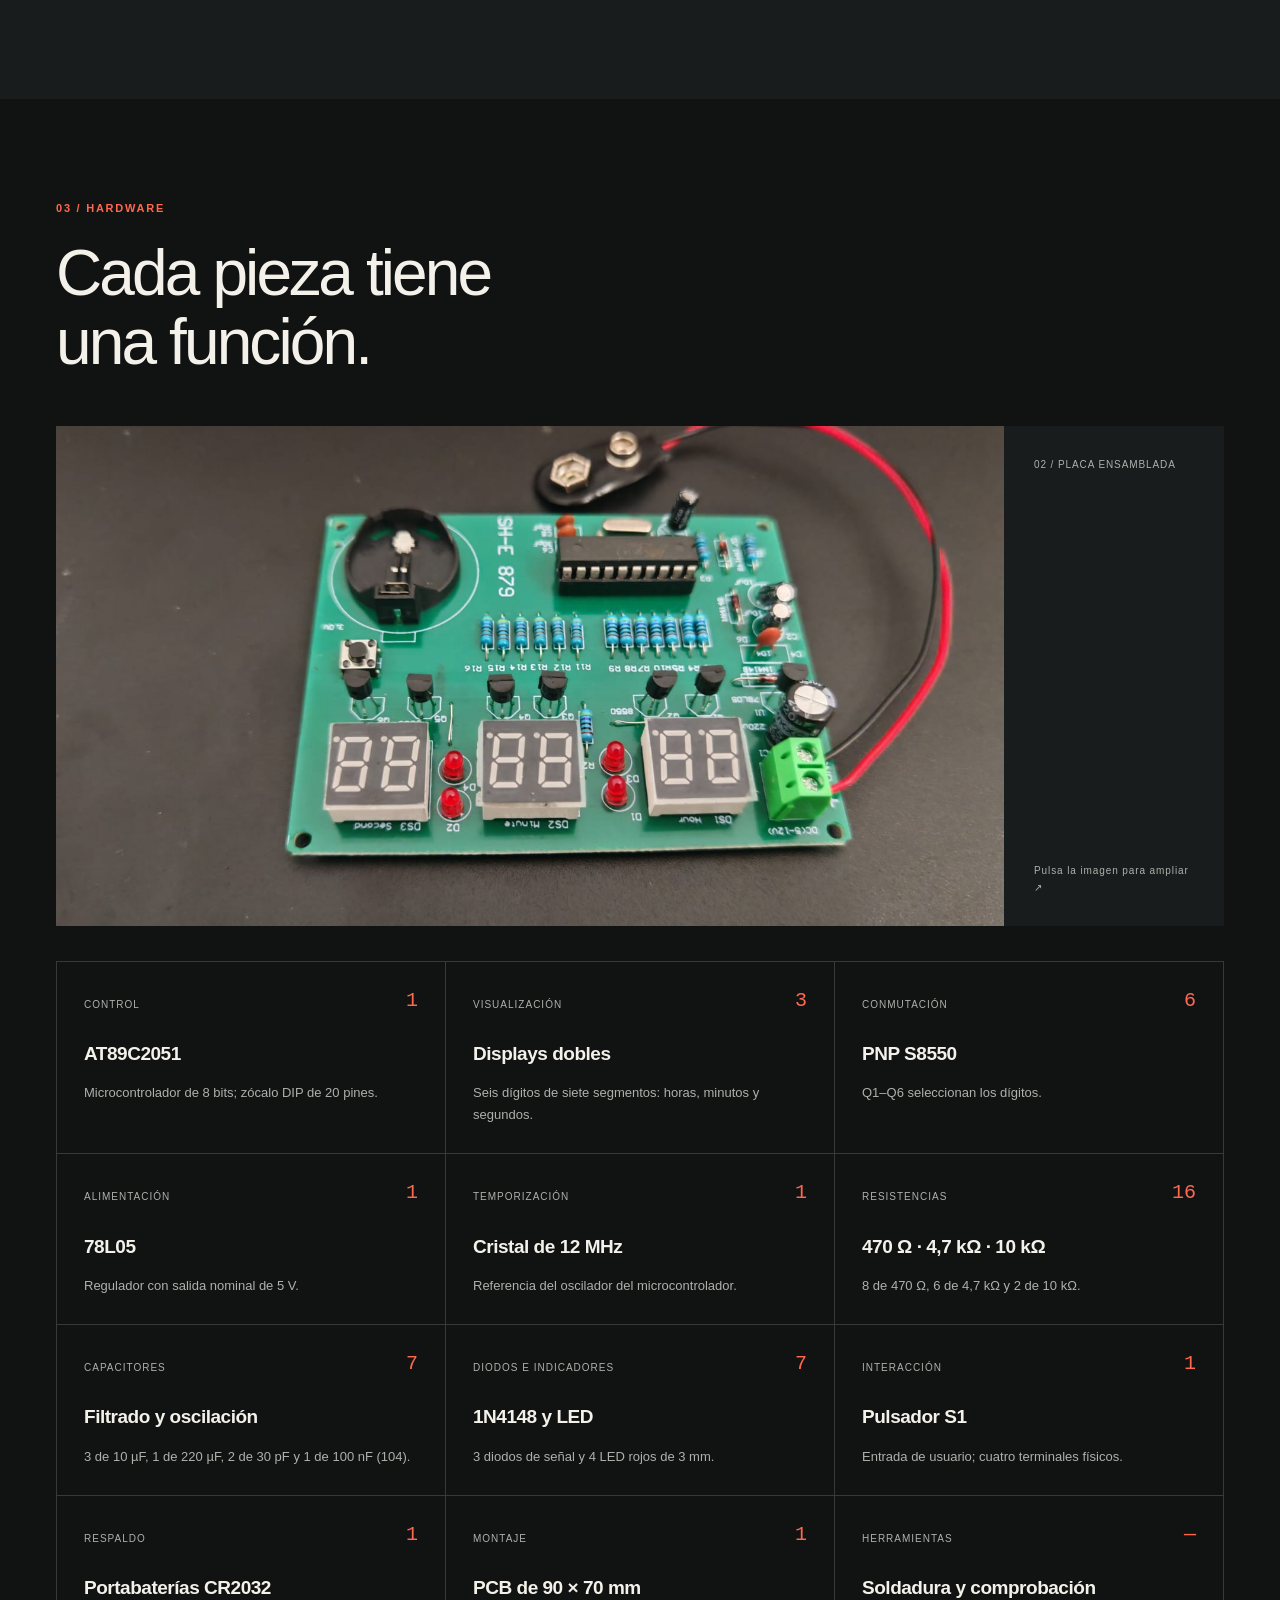
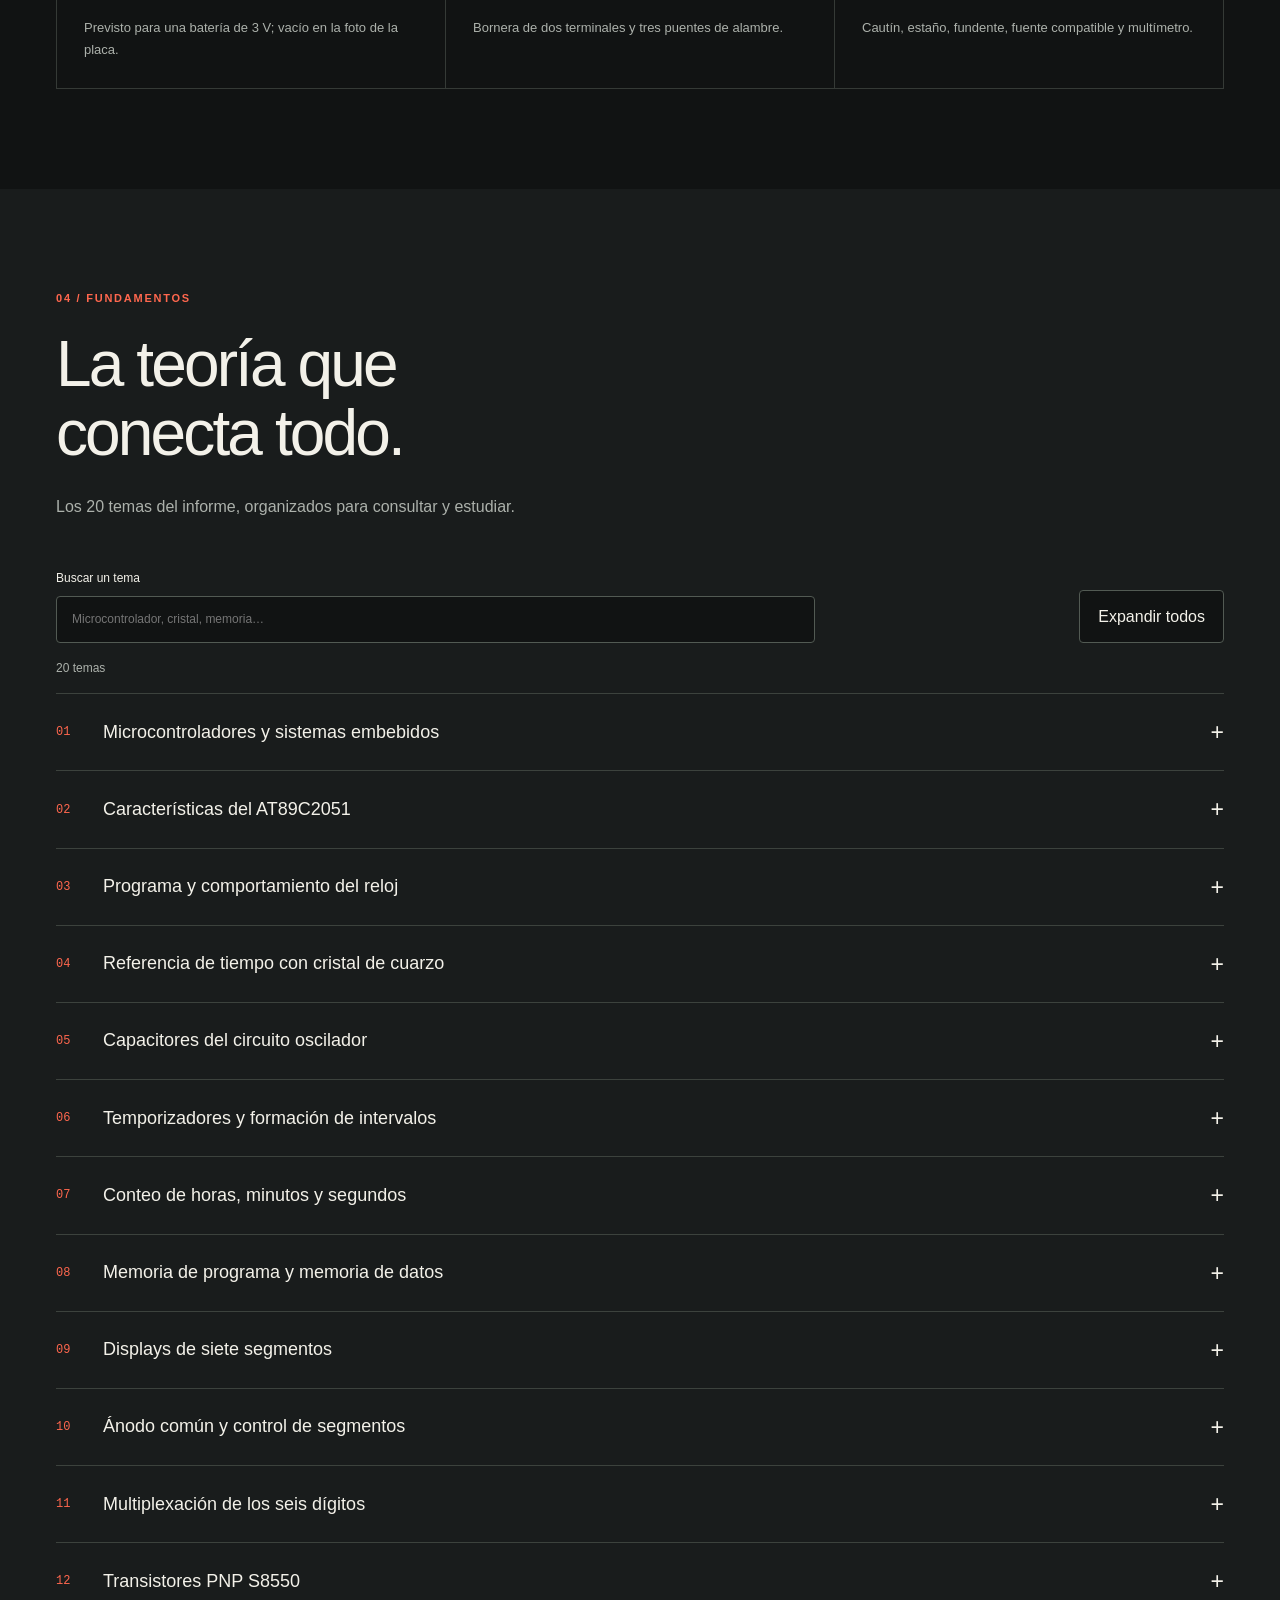
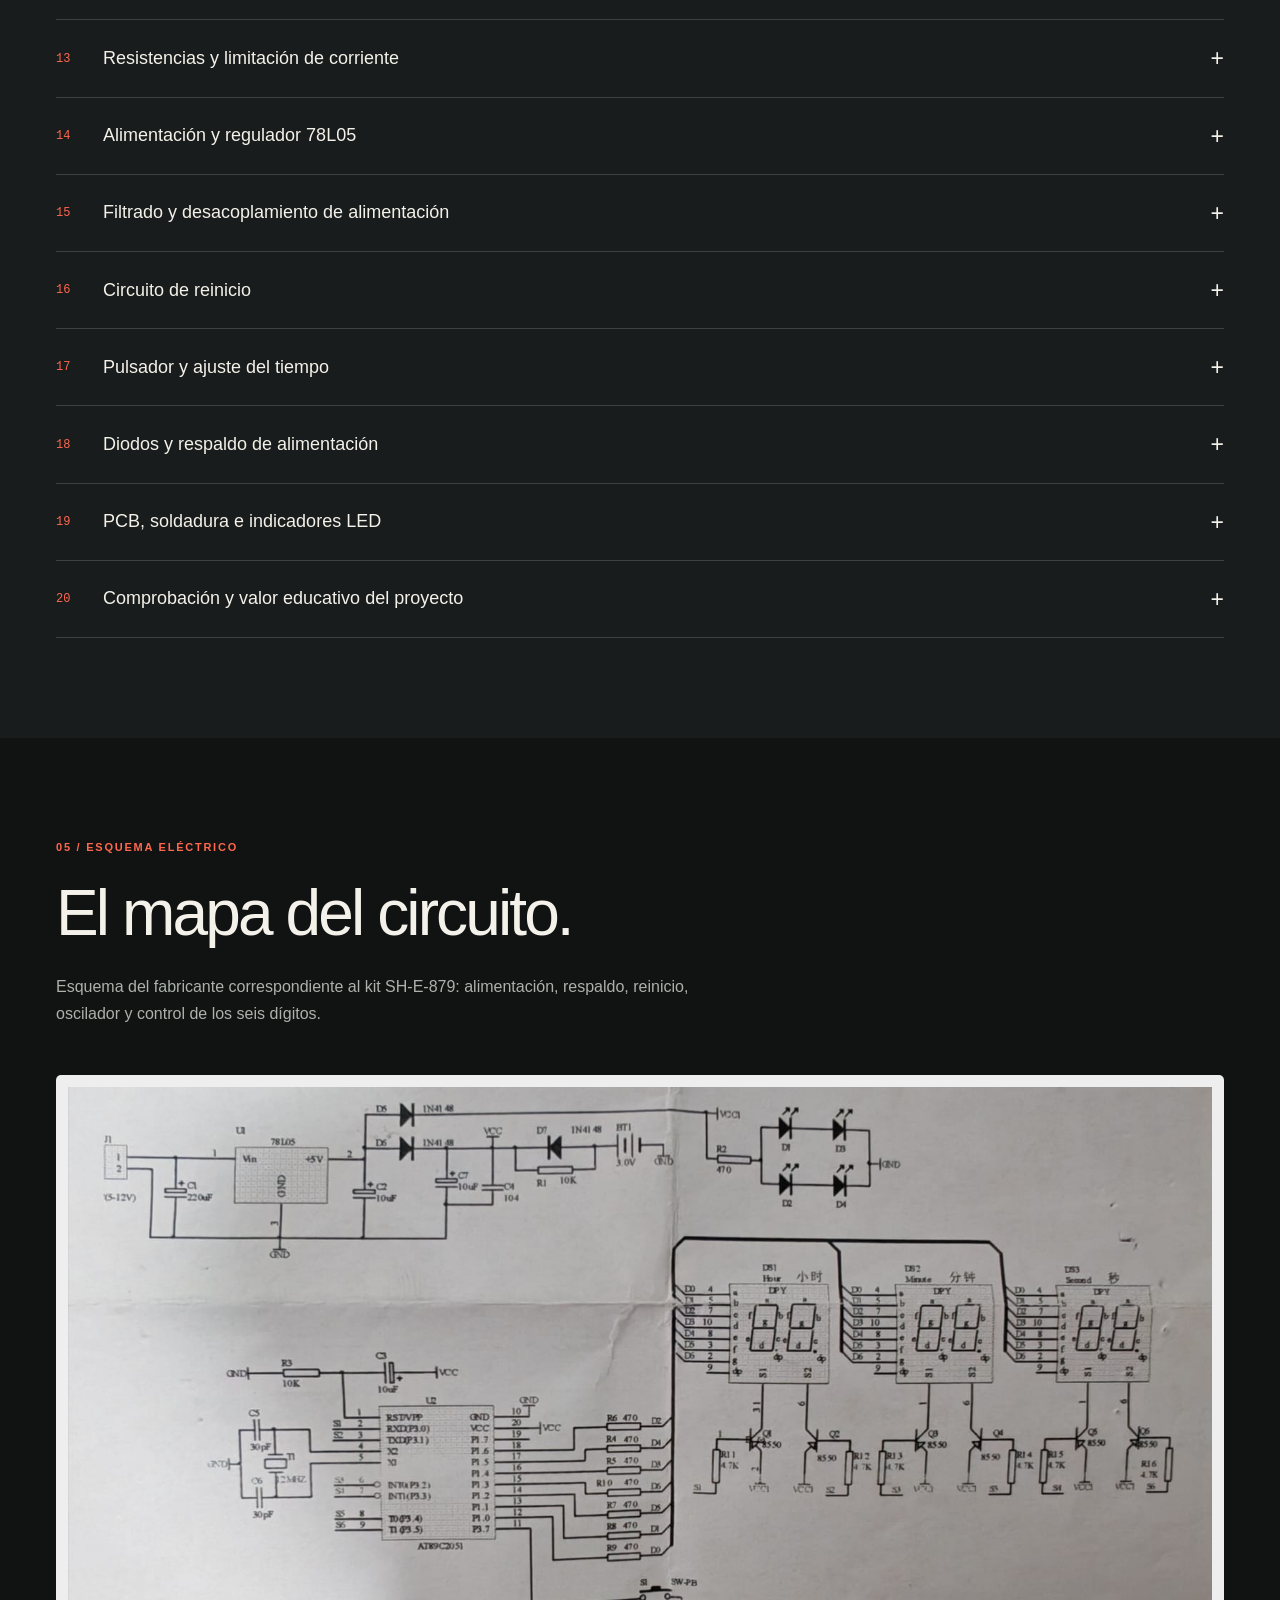
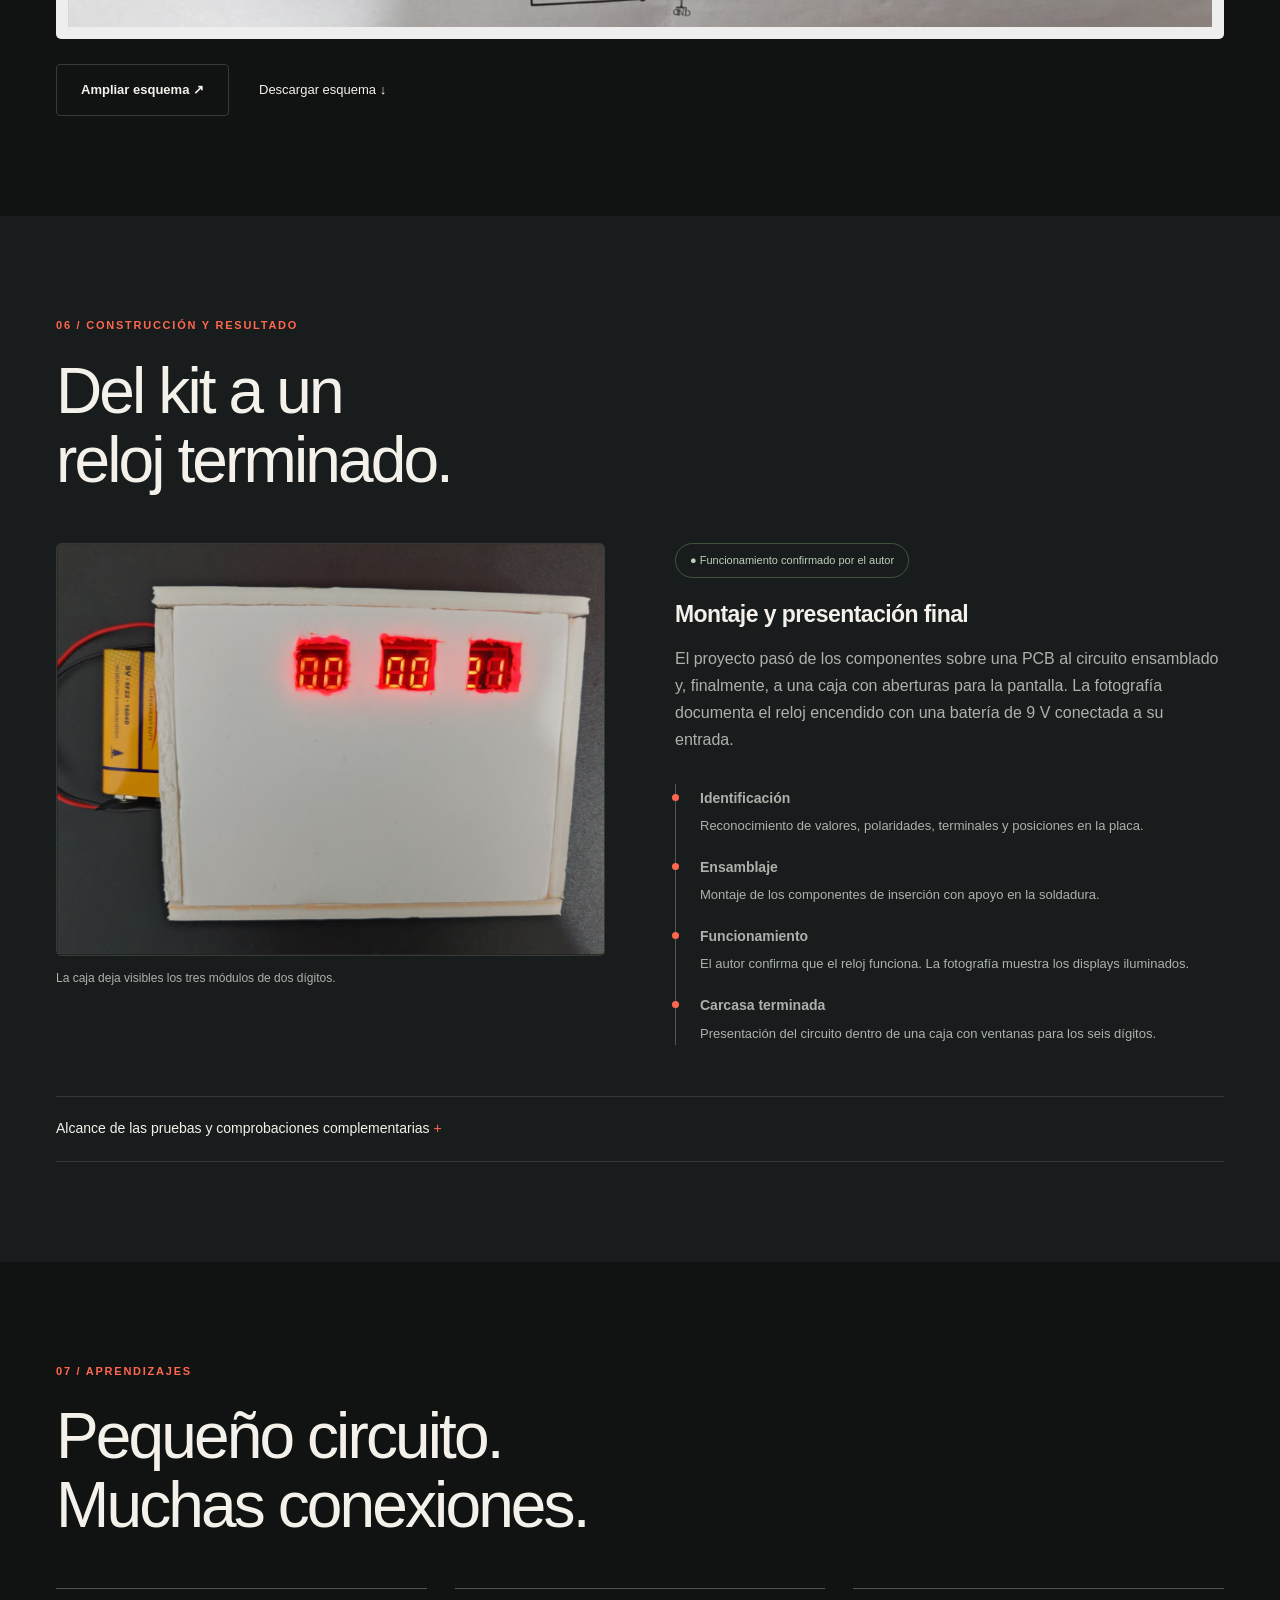
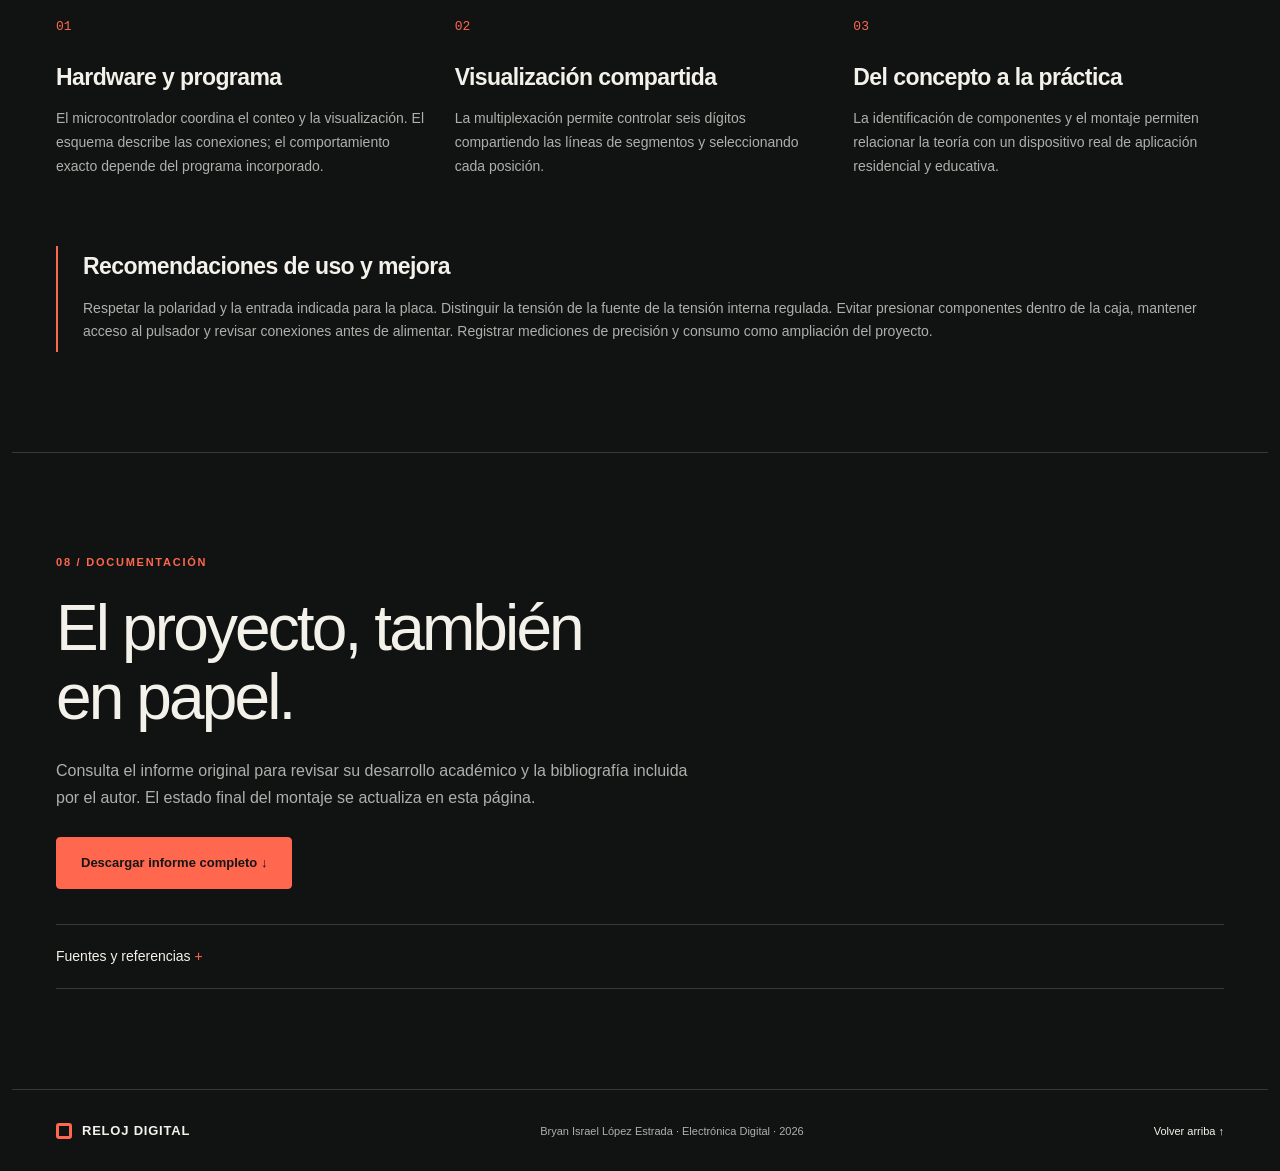
==== commit 34938a42: "Mejoras a la pagina web" ====
--- a/index.html
+++ b/index.html
@@ -1,80 +1,9 @@
-<!doctype html>
-<html lang="es">
-<head>
-  <meta charset="utf-8">
-  <meta name="viewport" content="width=device-width, initial-scale=1">
-  <meta name="description" content="Reloj Digital: fundamentos, componentes y avance de un reloj de cuatro dígitos con microcontrolador AT89C2051.">
-  <meta name="theme-color" content="#14283e">
-  <title>Reloj Digital</title>
-  <link rel="icon" type="image/svg+xml" href="data:image/svg+xml,%3Csvg xmlns='http://www.w3.org/2000/svg' viewBox='0 0 32 32'%3E%3Crect width='32' height='32' rx='7' fill='%2314283e'/%3E%3Ccircle cx='16' cy='16' r='10' fill='none' stroke='white' stroke-width='2'/%3E%3Cpath d='M16 9v7l5 3' fill='none' stroke='%237fc8d6' stroke-width='2' stroke-linecap='round'/%3E%3C/svg%3E">
-  <link rel="stylesheet" href="styles.css">
-  <script src="script.js" defer></script>
-</head>
-<body>
-  <a class="skip" href="#contenido">Saltar al contenido</a>
-  <header class="header">
-    <div class="wrap header-inner">
-      <a class="brand" href="#inicio" aria-label="Reloj Digital, inicio"><span class="brand-icon" aria-hidden="true">◷</span> Reloj Digital</a>
-      <nav aria-label="Navegación principal">
-        <a href="#proyecto">Proyecto</a><a href="#teoria">Teoría</a><a href="#componentes">Componentes</a><a href="#practica">Práctica</a>
-      </nav>
-    </div>
-  </header>
-  <main id="contenido">
-    <section class="hero wrap" id="inicio">
-      <div class="hero-copy">
-        <p class="eyebrow">ELECTRÓNICA APLICADA</p>
-        <h1>Reloj<br><span>Digital.</span></h1>
-        <p class="lead">Un proyecto de cuatro dígitos que conecta la lógica digital, la temporización y el ensamblaje electrónico.</p>
-        <p class="hero-detail">Construido alrededor del AT89C2051, con visualización de horas y minutos mediante una pantalla de siete segmentos.</p>
-        <div class="hero-actions"><a class="button primary" href="#proyecto">Conocer el proyecto</a><a class="text-link" href="#circuito">Ver circuito</a></div>
-        <div class="hero-meta"><span>AT89C2051</span><span>4 dígitos</span><span>12 MHz</span></div>
-      </div>
-      <figure class="hero-visual">
-        <img src="assets/reloj.png" alt="Imagen de referencia del kit de reloj: display, microcontrolador, transistores y pulsadores sobre la PCB" width="800" height="800" fetchpriority="high">
-        <figcaption><span>01 / EL DISPOSITIVO</span><span>Imagen de referencia del kit</span></figcaption>
-      </figure>
-    </section>
-    <section class="section wrap" id="proyecto">
-      <div class="section-heading"><div><p class="eyebrow">01 / EL PROYECTO</p><h2>Del pulso a la hora.</h2></div><p>Un dispositivo de uso residencial para explorar cómo un sistema digital mide y presenta el tiempo.</p></div>
-      <div class="overview-grid">
-        <article class="card purpose"><span class="tag">Objetivo general</span><h3>Construir y comprender un reloj digital.</h3><p>Ensamblar un kit basado en el AT89C2051 y estudiar sus temporizadores, entradas, salidas y visualización multiplexada. El proyecto integra conocimientos de electrónica digital con la identificación de componentes y la práctica de soldadura.</p></article>
-        <article class="card"><span class="card-number">01</span><h3>Comprender la temporización</h3><p>Relacionar el cristal de 12 MHz con los temporizadores internos y el conteo de segundos, minutos y horas.</p></article>
-        <article class="card"><span class="card-number">02</span><h3>Integrar los componentes</h3><p>Reconocer polaridades, terminales y valores; ensamblar la PCB y revisar la calidad de las conexiones.</p></article>
-        <article class="card"><span class="card-number">03</span><h3>Estudiar la multiplexación</h3><p>Entender cómo se comparten las líneas de segmentos y se selecciona cada dígito mediante transistores.</p></article>
-      </div>
-      <div class="how-strip"><div><span>01</span><strong>Oscilar</strong><p>El cristal establece la referencia de frecuencia.</p></div><div><span>02</span><strong>Contar</strong><p>El microcontrolador procesa los intervalos de tiempo.</p></div><div><span>03</span><strong>Mostrar</strong><p>Los transistores seleccionan los cuatro dígitos.</p></div><div><span>04</span><strong>Ajustar</strong><p>Los pulsadores permiten interactuar con el reloj.</p></div></div>
-    </section>
-    <section class="theory-area" id="teoria"><div class="wrap section">
-      <div class="section-heading"><div><p class="eyebrow">02 / PARTE TEÓRICA</p><h2>La lógica detrás del reloj.</h2></div><p>Veinte temas para comprender la arquitectura, el conteo, la visualización y la construcción del dispositivo.</p></div>
-      <div class="theory-toolbar"><span>20 fundamentos del proyecto</span><button id="expand-theory" class="small-button" type="button" hidden>Expandir todos</button></div>
-      <div class="theory-grid" id="theory-grid"></div>
-      <noscript><p>Activa JavaScript para visualizar las veinte tarjetas de la parte teórica y el listado completo de componentes.</p></noscript>
-      <p class="source-note">Referencia técnica de arquitectura y conexiones del oscilador: <a href="https://ww1.microchip.com/downloads/aemDocuments/documents/OTH/ProductDocuments/DataSheets/doc0368.pdf" target="_blank" rel="noopener noreferrer">ficha técnica del AT89C2051, Microchip / Atmel</a>. Esta ficha es un apoyo técnico y no sustituye las fuentes recientes exigidas para el informe académico.</p>
-    </div></section>
-    <section class="section wrap" id="componentes">
-      <div class="section-heading"><div><p class="eyebrow">03 / COMPONENTES</p><h2>Cada pieza cuenta.</h2></div><p>Inventario del kit, herramientas de ensamblaje y elementos de alimentación previstos.</p></div>
-      <div class="materials-layout">
-        <figure class="kit-card"><img src="assets/componentes.png" alt="Foto de referencia con todos los componentes del kit antes de su ensamblaje" width="800" height="800" loading="lazy"><figcaption>Referencia del kit antes del ensamblaje.</figcaption><div class="kit-count"><strong>16</strong><span>resistencias<br>8 de 560 Ω · 7 de 4,7 kΩ · 1 de 10 kΩ</span></div></figure>
-        <div class="materials-grid" id="materials-grid"></div>
-      </div>
-      <div class="additional"><strong>Adición del esquema propuesto</strong><p>Un capacitor cerámico de 100 nF entre alimentación y tierra, cercano al microcontrolador, para desacoplo. No forma parte del inventario visible del kit.</p></div>
-    </section>
-    <section class="section wrap practical" id="practica">
-      <div class="section-heading"><div><p class="eyebrow">04 / PARTE PRÁCTICA</p><h2>Del esquema al dispositivo.</h2></div><p>El trabajo físico consiste en ensamblar el kit sobre su placa con pistas prediseñadas y comprobar sus funciones.</p></div>
-      <div class="practice-grid">
-        <article class="card status-card"><span class="tag">Avance actual</span><h3>Ensamblaje en proceso.</h3><p>Los componentes están identificados y el kit se encuentra en proceso de soldadura. Todavía están pendientes las pruebas completas de funcionamiento.</p><ul class="status-list"><li><span class="step-status done">Identificado</span>Componentes y distribución en la PCB</li><li><span class="step-status done">Elaborado</span>Esquema eléctrico propuesto</li><li><span class="step-status current">En proceso</span>Ensamblaje y revisión de soldaduras</li><li><span class="step-status pending">Pendiente</span>Encendido, conteo y ajuste del reloj</li></ul></article>
-        <article class="card"><span class="tag">Presentación física</span><h3>Una placa visible, por ahora.</h3><p>Durante esta fase, el montaje se presenta con la PCB y los componentes a la vista. Para la presentación final se prevé una base o carcasa que proteja el circuito y permita acceder a la pantalla y los pulsadores.</p><div class="detail-note">Las fotografías publicadas son referencias del producto; no acreditan un montaje propio terminado.</div></article>
-      </div>
-      <div class="process-grid"><article><span>01</span><h3>Preparar</h3><p>Ordenar los componentes, verificar valores e identificar las polaridades antes de soldar.</p></article><article><span>02</span><h3>Ensamblar</h3><p>Montar las piezas según la serigrafía, revisar uniones y comprobar que no existan puentes de estaño.</p></article><article><span>03</span><h3>Comprobar</h3><p>Usar alimentación regulada de 5 V; revisar el encendido, el conteo y la respuesta de los pulsadores.</p></article><article><span>04</span><h3>Proteger</h3><p>Preparar la base o carcasa después de verificar el funcionamiento del circuito.</p></article></div>
-      <article class="schematic-card" id="circuito"><div class="schematic-heading"><div><span class="tag">Documentación del diseño</span><h3>Esquema eléctrico propuesto</h3></div><button class="button secondary" id="open-schematic" type="button" hidden>Ampliar circuito</button><a class="text-link" href="assets/circuito.png" download="circuito-reloj-digital.png">Descargar imagen</a></div><a href="assets/circuito.png" class="schematic-preview" id="schematic-preview" aria-label="Abrir esquema eléctrico en tamaño completo"><img src="assets/circuito.png" alt="Circuito propuesto completo del reloj, con AT89C2051, dieciséis resistencias, cinco transistores, display, cristal, pulsadores y zumbador" width="4800" height="3540" loading="lazy"></a><p class="schematic-caption">Las conexiones y la asignación de pines son una propuesta; deben compararse con las pistas de la PCB y el programa del kit. El diseño todavía no está simulado ni probado físicamente.</p></article>
-    </section>
-    <section class="section wrap closing" id="aplicacion">
-      <div class="section-heading"><div><p class="eyebrow">05 / APLICACIÓN Y APRENDIZAJE</p><h2>Un proyecto con uso cotidiano.</h2></div><p>Un reloj de escritorio para el hogar y una herramienta para aprender electrónica a partir de un dispositivo tangible.</p></div>
-      <div class="closing-grid"><article class="card"><span class="tag">Aplicación residencial y social</span><h3>Consultar la hora y aprender.</h3><p>El dispositivo se plantea para un escritorio, una habitación o un espacio de estudio. La documentación pública permite compartir cómo intervienen los temporizadores, los transistores y la pantalla en una aplicación concreta.</p><p>Una posible proyección comercial sería un reloj de escritorio ensamblado y protegido en una carcasa. Antes de ofrecerlo, se necesitarían pruebas de precisión, consumo y confiabilidad; no se presenta todavía como un producto validado.</p></article><article class="card"><span class="tag">Conclusiones del avance</span><h3>Lo que permite estudiar.</h3><ul class="readable-list"><li>El microcontrolador integra el conteo y el control de la pantalla dentro de un mismo sistema.</li><li>La multiplexación permite compartir líneas de segmentos y seleccionar los dígitos de forma sucesiva.</li><li>La soldadura, la alimentación y la revisión de conexiones son esenciales para completar la parte física.</li></ul></article><article class="card"><span class="tag">Recomendaciones</span><h3>Construir y verificar.</h3><ul class="readable-list"><li>Comprobar polaridades y terminales antes del encendido.</li><li>Alimentar la placa con 5 V regulados; no conectar directamente una batería de 9 V.</li><li>Retirar los residuos de fundente con un método adecuado para los componentes.</li><li>Verificar el conteo y los ajustes antes de colocar la carcasa.</li><li>Considerar, como mejora futura, un RTC con batería de respaldo; son elementos distintos.</li></ul></article></div>
-    </section>
-  </main>
-  <footer class="footer"><div class="wrap footer-inner"><a class="brand" href="#inicio"><span class="brand-icon" aria-hidden="true">◷</span> Reloj Digital</a><p>Documentación de un proyecto en desarrollo.</p><a href="#inicio">Volver al inicio</a></div></footer>
-  <dialog id="schematic-dialog" aria-labelledby="dialog-title"><div class="dialog-heading"><h2 id="dialog-title">Esquema eléctrico propuesto</h2><button id="close-schematic" class="small-button" type="button">Cerrar</button></div><div class="dialog-image"><img src="assets/circuito.png" alt="Esquema completo ampliado del reloj digital" width="4800" height="3540"></div><p>El esquema está pendiente de verificar con la PCB y el firmware del kit.</p></dialog>
-</body>
-</html>
+<!doctype html><html lang="es"><head><meta charset="utf-8"><meta name="viewport" content="width=device-width,initial-scale=1"><title>Reloj digital · SH-E-879 | Bryan López Estrada</title><meta name="description" content="Proyecto de electrónica digital: reloj SH-E-879 de seis dígitos, fundamentos, componentes, circuito y montaje terminado."><meta name="theme-color" content="#111313"><link rel="stylesheet" href="styles.css"><script src="script.js" defer></script></head><body><a class="skip" href="#proyecto">Saltar al contenido</a><header><a class="brand" href="#inicio"><i></i> RELOJ DIGITAL <span>/ SH-E-879</span></a><button id="menu" aria-expanded="false" aria-controls="nav">Menú</button><nav id="nav"><a href="#proyecto">Proyecto</a><a href="#funcionamiento">Funcionamiento</a><a href="#componentes">Componentes</a><a href="#teoria">Teoría</a><a href="#resultado">Resultado</a></nav></header><main><section id="inicio" class="hero wrap"><div class="hero-top"><p class="eyebrow">ELECTRÓNICA DIGITAL / PROYECTO ACADÉMICO</p></div><h1>El tiempo,<br>hecho <em>circuito.</em></h1><div class="hero-bottom"><p>Seis dígitos. Un microcontrolador.<br>Un proyecto para comprender cómo la electrónica convierte pulsos en tiempo.</p><a class="button" href="#proyecto">Explorar el proyecto <span>↗</span></a></div><figure class="hero-photo"><div class="rotated"><img src="assets/terminado.png" alt="Reloj encendido dentro de su caja blanca, conectado a una batería de 9 V" fetchpriority="high"></div><figcaption><span>01 / DISPOSITIVO TERMINADO</span><span>Fotografía del proyecto real</span></figcaption></figure><div class="specs"><div><strong>06</strong><span>Dígitos LED</span></div><div><strong>12 <small>MHz</small></strong><span>Referencia de frecuencia</span></div><div><strong>8051</strong><span>Familia del microcontrolador</span></div><div><strong>SH-E-879</strong><span>Modelo del kit</span></div></div></section>
+<section id="proyecto" class="wrap section"><div class="heading"><p class="eyebrow">01 / EL PROYECTO</p><h2>Entender lo que<br>hay detrás de la hora.</h2></div><div class="split"><div><p class="lead">Un reloj de uso cotidiano convertido en una experiencia de aprendizaje.</p><p>Este proyecto consiste en el ensamblaje y estudio de un reloj digital de seis dígitos basado en el AT89C2051. Tres displays dobles muestran horas, minutos y segundos. Su funcionamiento relaciona temporización, memoria, control de entradas y salidas y multiplexación.</p><p>La placa del kit incorpora pistas y posiciones prediseñadas. El ensamblaje se realizó con apoyo de otra persona; el trabajo académico se centra en identificar los componentes, interpretar el esquema y comprender el dispositivo. El reloj funciona y su caja está terminada.</p><div class="author"><strong>Bryan Israel López Estrada</strong><span>Universidad Mariano Gálvez de Guatemala<br>Ingeniería en Sistemas · Electrónica Digital<br>Carnet 6990-24-525</span></div></div><div class="objectives"><h3>Objetivo general</h3><p>Estudiar y comprobar el funcionamiento del reloj SH-E-879, relacionando sus componentes y conexiones con los principios de temporización, multiplexación y control de señales.</p><h3>Objetivos específicos</h3><ol><li>Identificar los componentes de alimentación, temporización, visualización, ajuste y respaldo.</li><li>Interpretar cómo el AT89C2051 controla los seis dígitos mediante transistores y resistencias.</li><li>Comprobar el funcionamiento y documentar los resultados realmente observados.</li></ol></div></div></section>
+<section id="funcionamiento" class="band"><div class="wrap section"><div class="heading"><p class="eyebrow">02 / FUNCIONAMIENTO</p><h2>De una oscilación<br>a seis números.</h2></div><div class="steps"><article><span>01</span><h3>Alimentar</h3><p>La fuente entra por J1. El 78L05, los diodos y los capacitores regulan, distribuyen y filtran la alimentación.</p></article><article><span>02</span><h3>Temporizar</h3><p>El cristal de 12 MHz establece la referencia. El programa y los temporizadores construyen los intervalos de conteo.</p></article><article><span>03</span><h3>Contar</h3><p>El microcontrolador mantiene las variables de segundos, minutos y horas y actualiza sus valores.</p></article><article><span>04</span><h3>Mostrar</h3><p>Las líneas comparten los patrones de segmentos. Seis transistores seleccionan los dígitos sucesivamente.</p></article></div><div class="demo"><div><p class="eyebrow">EXPLORACIÓN INTERACTIVA</p><h3>Una pantalla, segmento a segmento.</h3><p>Selecciona un número para ver qué segmentos lo forman. Esta demostración es didáctica; no está conectada al reloj físico.</p><label for="digit">Número a representar</label><input id="digit" type="range" min="0" max="9" value="2"><output id="number" for="digit">2</output></div><div class="segment-display" role="img" aria-label="Display de siete segmentos mostrando 2"><div class="segment a"></div><div class="segment b"></div><div class="segment c"></div><div class="segment d"></div><div class="segment e"></div><div class="segment f"></div><div class="segment g"></div></div><p id="segments" class="mono">Segmentos: a, b, d, e, g</p></div></div></section>
+<section id="componentes" class="wrap section"><div class="heading"><p class="eyebrow">03 / HARDWARE</p><h2>Cada pieza tiene<br>una función.</h2></div><figure class="board"><a class="zoom" href="assets/placa.png"><img src="assets/placa.png" alt="Placa SH-E-879 ensamblada, con seis transistores, regulador, tres displays dobles y pulsador" loading="lazy"></a><figcaption>02 / PLACA ENSAMBLADA <span>Pulsa la imagen para ampliar ↗</span></figcaption></figure><div class="parts"><article class="part"><small>Control</small><strong>1</strong><h3>AT89C2051</h3><p>Microcontrolador de 8 bits; zócalo DIP de 20 pines.</p></article><article class="part"><small>Visualización</small><strong>3</strong><h3>Displays dobles</h3><p>Seis dígitos de siete segmentos: horas, minutos y segundos.</p></article><article class="part"><small>Conmutación</small><strong>6</strong><h3>PNP S8550</h3><p>Q1–Q6 seleccionan los dígitos.</p></article><article class="part"><small>Alimentación</small><strong>1</strong><h3>78L05</h3><p>Regulador con salida nominal de 5 V.</p></article><article class="part"><small>Temporización</small><strong>1</strong><h3>Cristal de 12 MHz</h3><p>Referencia del oscilador del microcontrolador.</p></article><article class="part"><small>Resistencias</small><strong>16</strong><h3>470 Ω · 4,7 kΩ · 10 kΩ</h3><p>8 de 470 Ω, 6 de 4,7 kΩ y 2 de 10 kΩ.</p></article><article class="part"><small>Capacitores</small><strong>7</strong><h3>Filtrado y oscilación</h3><p>3 de 10 µF, 1 de 220 µF, 2 de 30 pF y 1 de 100 nF (104).</p></article><article class="part"><small>Diodos e indicadores</small><strong>7</strong><h3>1N4148 y LED</h3><p>3 diodos de señal y 4 LED rojos de 3 mm.</p></article><article class="part"><small>Interacción</small><strong>1</strong><h3>Pulsador S1</h3><p>Entrada de usuario; cuatro terminales físicos.</p></article><article class="part"><small>Respaldo</small><strong>1</strong><h3>Portabaterías CR2032</h3><p>Previsto para una batería de 3 V; vacío en la foto de la placa.</p></article><article class="part"><small>Montaje</small><strong>1</strong><h3>PCB de 90 × 70 mm</h3><p>Bornera de dos terminales y tres puentes de alambre.</p></article><article class="part"><small>Herramientas</small><strong>—</strong><h3>Soldadura y comprobación</h3><p>Cautín, estaño, fundente, fuente compatible y multímetro.</p></article></div></section>
+<section id="teoria" class="band"><div class="wrap section"><div class="heading"><p class="eyebrow">04 / FUNDAMENTOS</p><h2>La teoría que<br>conecta todo.</h2><p>Los 20 temas del informe, organizados para consultar y estudiar.</p></div><div class="toolbar"><label>Buscar un tema<input id="search" type="search" placeholder="Microcontrolador, cristal, memoria…"></label><button id="expand">Expandir todos</button></div><p id="count" aria-live="polite">20 temas</p><div class="topics"><details class="topic"><summary><span>01</span>Microcontroladores y sistemas embebidos<b>+</b></summary><p>Un microcontrolador integra en un mismo circuito un procesador, memoria y periféricos que permiten controlar un dispositivo electrónico. A diferencia de una computadora de propósito general, un sistema embebido se diseña para ejecutar tareas específicas, como medir una variable, controlar una salida o mostrar información. En el reloj SH-E-879, el AT89C2051 coordina el conteo del tiempo, la selección de los dígitos y la lectura del pulsador. Su funcionamiento depende de un programa almacenado en la memoria de código. El estudio de este componente permite comprender cómo las instrucciones del programa se relacionan con las señales eléctricas presentes en el circuito.</p></details><details class="topic"><summary><span>02</span>Características del AT89C2051<b>+</b></summary><p>El AT89C2051 pertenece a la familia 8051 y dispone de un procesador de ocho bits, 2 KB de memoria Flash para el programa y 128 bytes de memoria RAM. También incorpora dos temporizadores o contadores de 16 bits y quince líneas de entrada y salida. Estas características permiten desarrollar aplicaciones pequeñas de control y temporización. En este proyecto, el microcontrolador se instala en un zócalo de veinte pines, lo que facilita su colocación y retiro sin soldarlo directamente. Para interpretar sus conexiones es necesario distinguir los terminales de alimentación, reinicio, oscilador y puertos, ya que cada grupo cumple una función diferente.</p></details><details class="topic"><summary><span>03</span>Programa y comportamiento del reloj<b>+</b></summary><p>El comportamiento del reloj depende del programa que ejecuta el microcontrolador. Dicho programa debe mantener las variables del tiempo, actualizar los números del display y reconocer las acciones realizadas sobre el pulsador. El esquema eléctrico permite identificar las conexiones, pero no revela por completo las instrucciones almacenadas dentro del AT89C2051. Por esa razón, no debe afirmarse que el programa fue escrito en lenguaje C ni que utiliza una rutina específica sin disponer de su código. El trabajo con un kit permite estudiar el funcionamiento del hardware y comprobar el comportamiento del programa incorporado, aunque no se haya desarrollado personalmente ese software.</p></details><details class="topic"><summary><span>04</span>Referencia de tiempo con cristal de cuarzo<b>+</b></summary><p>El cristal de cuarzo proporciona una referencia de frecuencia para el circuito oscilador del microcontrolador. En el SH-E-879 se utiliza un cristal de 12 MHz conectado a los terminales del oscilador del AT89C2051. Esta frecuencia determina el ritmo de funcionamiento de los circuitos internos y sirve como base para la temporización. El cristal no entrega directamente un pulso por segundo; el programa y los temporizadores convierten la referencia rápida en intervalos adecuados para contar el tiempo. La exactitud del reloj depende de factores como la tolerancia del cristal, las condiciones de operación y la forma en que el programa realiza el conteo.</p></details><details class="topic"><summary><span>05</span>Capacitores del circuito oscilador<b>+</b></summary><p>Los dos capacitores cerámicos de 30 pF forman parte de la red del oscilador. En el esquema del fabricante, cada uno conecta un terminal del cristal con tierra. Estos capacitores contribuyen a establecer las condiciones de carga que necesita el circuito para oscilar de manera adecuada. Su valor no debe interpretarse simplemente como un filtro que elimina todo el ruido ni como una garantía de precisión absoluta. El funcionamiento depende de la combinación entre cristal, capacitores, conexiones y características del microcontrolador. Durante el montaje resulta conveniente mantener las conexiones de esta etapa cortas y evitar puentes de soldadura que puedan alterar su comportamiento.</p></details><details class="topic"><summary><span>06</span>Temporizadores y formación de intervalos<b>+</b></summary><p>Los temporizadores internos permiten contar eventos relacionados con el funcionamiento del microcontrolador y generar intervalos de tiempo. En la arquitectura clásica del AT89C2051, un ciclo máquina corresponde a doce periodos del oscilador. Con un cristal de 12 MHz, esto equivale a un ciclo máquina de un microsegundo. El programa puede utilizar los temporizadores para construir intervalos mayores y actualizar el reloj. Sin embargo, conocer la frecuencia del cristal no permite deducir por sí solo la configuración exacta del programa. Para determinar los valores de recarga, las interrupciones y las compensaciones utilizadas sería necesario revisar el código o realizar mediciones sobre el dispositivo.</p></details><details class="topic"><summary><span>07</span>Conteo de horas, minutos y segundos<b>+</b></summary><p>Un reloj digital representa el tiempo mediante variables que cambian siguiendo una secuencia definida. Los segundos avanzan hasta completar sesenta unidades, momento en que se incrementan los minutos. De forma semejante, sesenta minutos producen el incremento de una hora. El programa debe controlar estos cambios y mantener cada variable dentro de su intervalo permitido. El SH-E-879 dispone de seis dígitos, distribuidos en tres módulos identificados en el manual para horas, minutos y segundos. Esta distribución permite observar directamente el avance de los segundos. El formato de las horas y el comportamiento al completar un día deben comprobarse en el reloj funcionando.</p></details><details class="topic"><summary><span>08</span>Memoria de programa y memoria de datos<b>+</b></summary><p>El microcontrolador utiliza espacios diferentes para almacenar las instrucciones y los datos de trabajo. La memoria Flash conserva el programa cuando se desconecta la alimentación, mientras que la RAM almacena variables temporales durante la operación. Las cantidades correspondientes a horas, minutos y segundos pueden mantenerse en esta memoria de datos. La RAM es volátil, por lo que necesita alimentación para conservar su contenido. Esta diferencia explica por qué un reloj puede mantener su programa después de desconectarse y, al mismo tiempo, perder la hora si no existe un respaldo adecuado. La conservación del tiempo debe comprobarse considerando tanto el circuito de alimentación como el programa.</p></details><details class="topic"><summary><span>09</span>Displays de siete segmentos<b>+</b></summary><p>Un display de siete segmentos está formado por siete elementos luminosos identificados normalmente con las letras a, b, c, d, e, f y g. Al encender distintas combinaciones de estos segmentos se representan los números del cero al nueve. Algunos módulos también incorporan puntos decimales, aunque su presencia no significa que todos se utilicen en una aplicación. El SH-E-879 emplea tres displays de dos dígitos, que proporcionan seis posiciones numéricas. Cada módulo muestra una parte del tiempo. El análisis del display permite relacionar una combinación de señales digitales con un símbolo visible y comprender cómo se presenta información numérica al usuario.</p></details><details class="topic"><summary><span>10</span>Ánodo común y control de segmentos<b>+</b></summary><p>El esquema del kit utiliza transistores PNP para alimentar los terminales comunes de los dígitos, lo que corresponde a una configuración de ánodo común. En esta disposición, el terminal común del dígito seleccionado recibe alimentación positiva y los segmentos se iluminan cuando existe una trayectoria de corriente hacia un potencial menor. El microcontrolador establece los estados necesarios en las líneas de segmentos para formar cada número. La identificación del tipo de display es importante porque un módulo de cátodo común requiere otra forma de control. Por ello, no debe cambiarse el display por uno diferente sin comprobar previamente su configuración y distribución de terminales.</p></details><details class="topic"><summary><span>11</span>Multiplexación de los seis dígitos<b>+</b></summary><p>La multiplexación permite compartir las líneas de segmentos entre varios dígitos y seleccionar cada posición por separado. El microcontrolador coloca el patrón correspondiente a un número, activa el dígito asociado y después continúa con la siguiente posición. Esta secuencia se repite rápidamente durante el funcionamiento. Cuando la frecuencia de refresco es adecuada, el usuario percibe una imagen continua de los seis dígitos. La principal ventaja es reducir las conexiones necesarias para controlar la pantalla. El brillo y el consumo dependen de la corriente aplicada y del tiempo de encendido de cada posición, por lo que la multiplexación no garantiza automáticamente un menor consumo energético.</p></details><details class="topic"><summary><span>12</span>Transistores PNP S8550<b>+</b></summary><p>Los seis transistores S8550, identificados como Q1 a Q6, permiten seleccionar los seis dígitos del reloj. Cada transistor funciona como un interruptor electrónico controlado por una señal del microcontrolador a través de una resistencia de base. Cuando se establece la polarización adecuada, el transistor permite el paso de corriente hacia el terminal común del dígito correspondiente. Al desactivarse, interrumpe esa alimentación. El uso de esta etapa permite separar la señal de selección de la corriente suministrada al dígito. Los transistores deben colocarse respetando las posiciones del fabricante, ya que invertir sus terminales puede provocar fallas de encendido o un funcionamiento incorrecto.</p></details><details class="topic"><summary><span>13</span>Resistencias y limitación de corriente<b>+</b></summary><p>Las resistencias cumplen funciones diferentes según su posición dentro del esquema. Siete resistencias de 470 ohmios se encuentran en las líneas de los segmentos y limitan su corriente; otra resistencia del mismo valor se utiliza en el conjunto de indicadores LED. Las seis resistencias de 4.7 kiloohmios participan en el control de las bases de los transistores. Las dos resistencias de 10 kiloohmios pertenecen a otras etapas del circuito, como reinicio y respaldo. La corriente de un segmento depende de la tensión disponible y de las caídas de voltaje de los componentes. Por ello, no debe asignarse una corriente exacta sin calcularla o medirla.</p></details><details class="topic"><summary><span>14</span>Alimentación y regulador 78L05<b>+</b></summary><p>El manual identifica una entrada de alimentación de 6 a 12 V de corriente continua y un regulador 78L05. Este componente tiene una salida nominal de 5 V y se distingue de los transistores, aunque utiliza un encapsulado físicamente parecido. Su función es proporcionar una alimentación regulada cuando la tensión de entrada y la carga permiten operar correctamente. El esquema también incorpora diodos que producen caídas de tensión en algunas líneas. Por ello, la tensión presente en el microcontrolador debe distinguirse de la aplicada a la bornera de entrada. Una entrada de 9 V no significa que el AT89C2051 reciba directamente ese voltaje.</p></details><details class="topic"><summary><span>15</span>Filtrado y desacoplamiento de alimentación<b>+</b></summary><p>Los capacitores de alimentación ayudan a reducir variaciones de tensión producidas por la fuente y por la conmutación del circuito. El kit incorpora un capacitor electrolítico de 220 µF y otros capacitores de 10 µF distribuidos en distintas etapas. También incluye un capacitor de 100 nF, marcado con el código 104, que cumple una función de desacoplamiento. Los capacitores electrolíticos almacenan carga y deben instalarse respetando su polaridad. Su tensión nominal indica un límite de utilización, no el voltaje que necesita todo el reloj. El filtrado contribuye a una operación estable, pero no sustituye una fuente adecuada ni corrige conexiones incorrectas.</p></details><details class="topic"><summary><span>16</span>Circuito de reinicio<b>+</b></summary><p>El reinicio permite que el microcontrolador comience la ejecución del programa desde una condición definida. En el esquema del SH-E-879, el terminal RST se conecta a una red formada por una resistencia de 10 kiloohmios y un capacitor de 10 µF. Esta red genera una condición de reinicio durante el establecimiento de la alimentación. Después, el programa inicia sus tareas de conteo y visualización. Reiniciar el microcontrolador no equivale necesariamente a establecer la hora en cero, ya que ese comportamiento depende del programa y del estado de alimentación previo. La polaridad del capacitor y la continuidad de las conexiones de esta etapa deben verificarse.</p></details><details class="topic"><summary><span>17</span>Pulsador y ajuste del tiempo<b>+</b></summary><p>El pulsador S1 permite ajustar el tiempo mediante las acciones descritas en el manual. La instrucción fotografiada indica que una pulsación prolongada de más de dos segundos permite entrar o salir del estado de ajuste, mientras que las pulsaciones breves modifican el valor seleccionado. La secuencia específica de selección y cambio debe observarse durante la prueba del reloj. Como cualquier contacto mecánico, el pulsador puede producir rebotes al presionarse o soltarse. El programa debe interpretar estas señales sin generar cambios involuntarios. Mantener un nivel lógico definido y filtrar el rebote son funciones relacionadas, pero una resistencia de polarización no elimina por sí sola el rebote.</p></details><details class="topic"><summary><span>18</span>Diodos y respaldo de alimentación<b>+</b></summary><p>El circuito incorpora tres diodos 1N4148 y una conexión para una batería de 3 V. Según el esquema, estos elementos forman parte de las trayectorias de alimentación y respaldo. Los diodos permiten el paso de corriente principalmente en una dirección y ayudan a separar las ramas de alimentación. La batería está destinada a mantener una alimentación de respaldo para la parte de control cuando se retira la fuente principal. Esto no implica que los displays permanezcan encendidos durante ese periodo. La conservación efectiva de la hora debe comprobarse mediante una prueba de desconexión y reconexión. En la fotografía del reloj armado, el portabaterías se encuentra vacío.</p></details><details class="topic"><summary><span>19</span>PCB, soldadura e indicadores LED<b>+</b></summary><p>La placa de circuito impreso mide 90 por 70 mm y dispone de pistas y etiquetas que orientan la colocación de los componentes. El montaje de inserción permite reconocer resistencias, capacitores, diodos y semiconductores antes de soldarlos. Los cuatro LED rojos están colocados entre los módulos de visualización y forman las separaciones del panel horario. El manual también señala la presencia de tres puentes de alambre que deben instalarse. La calidad de las uniones influye en la continuidad eléctrica del circuito. Es necesario revisar puentes accidentales, terminales sueltos y uniones deficientes, ya que una placa prediseñada no garantiza por sí sola un ensamblaje correcto.</p></details><details class="topic"><summary><span>20</span>Comprobación y valor educativo del proyecto<b>+</b></summary><p>La comprobación del reloj debe incluir el encendido de los seis dígitos, el avance del tiempo y la respuesta del pulsador. También resulta útil revisar la alimentación, observar posibles parpadeos y comparar la hora mostrada con una referencia durante un periodo conocido. Si se instala la batería, puede evaluarse el comportamiento después de desconectar la fuente principal. Los resultados deben registrarse tal como se observan, sin atribuir al dispositivo una precisión o estabilidad que no se haya medido. El valor educativo del proyecto consiste en relacionar el esquema con el circuito físico, identificar funciones y desarrollar criterios para reconocer y explicar posibles fallas.</p></details></div></div></section>
+<section id="circuito" class="wrap section"><div class="heading"><p class="eyebrow">05 / ESQUEMA ELÉCTRICO</p><h2>El mapa del circuito.</h2><p>Esquema del fabricante correspondiente al kit SH-E-879: alimentación, respaldo, reinicio, oscilador y control de los seis dígitos.</p></div><a class="zoom schematic" href="assets/esquema.png"><img src="assets/esquema.png" alt="Esquema eléctrico del fabricante con AT89C2051, regulador 78L05 y seis transistores S8550" loading="lazy"></a><div class="actions"><a class="button secondary zoom" href="assets/esquema.png">Ampliar esquema ↗</a><a href="assets/esquema.png" download>Descargar esquema ↓</a></div></section>
+<section id="resultado" class="band"><div class="wrap section"><div class="heading"><p class="eyebrow">06 / CONSTRUCCIÓN Y RESULTADO</p><h2>Del kit a un<br>reloj terminado.</h2></div><div class="split"><div><figure class="result-photo"><div class="rotated"><img src="assets/terminado.png" alt="Resultado final del reloj encendido y protegido por su caja" loading="lazy"></div></figure><p class="caption">La caja deja visibles los tres módulos de dos dígitos.</p></div><div><span class="status">● Funcionamiento confirmado por el autor</span><h3>Montaje y presentación final</h3><p>El proyecto pasó de los componentes sobre una PCB al circuito ensamblado y, finalmente, a una caja con aberturas para la pantalla. La fotografía documenta el reloj encendido con una batería de 9 V conectada a su entrada.</p><ol class="timeline"><li><strong>Identificación</strong><p>Reconocimiento de valores, polaridades, terminales y posiciones en la placa.</p></li><li><strong>Ensamblaje</strong><p>Montaje de los componentes de inserción con apoyo en la soldadura.</p></li><li><strong>Funcionamiento</strong><p>El autor confirma que el reloj funciona. La fotografía muestra los displays iluminados.</p></li><li><strong>Carcasa terminada</strong><p>Presentación del circuito dentro de una caja con ventanas para los seis dígitos.</p></li></ol></div></div><details class="measurement"><summary>Alcance de las pruebas y comprobaciones complementarias</summary><p>Se cuenta con confirmación de funcionamiento y evidencia fotográfica del encendido. No se aportaron registros de precisión, consumo, duración de la batería o autonomía del respaldo; por ello no se asignan valores a esas características.</p><p>Para ampliar la evaluación: registrar el cambio de segundos a minutos y de minutos a horas, documentar la secuencia del pulsador, comparar la hora con una referencia durante un periodo definido y comprobar el respaldo al desconectar y reconectar la fuente principal.</p></details></div></section>
+<section class="wrap section" id="conclusiones"><div class="heading"><p class="eyebrow">07 / APRENDIZAJES</p><h2>Pequeño circuito.<br>Muchas conexiones.</h2></div><div class="steps conclusions"><article><span>01</span><h3>Hardware y programa</h3><p>El microcontrolador coordina el conteo y la visualización. El esquema describe las conexiones; el comportamiento exacto depende del programa incorporado.</p></article><article><span>02</span><h3>Visualización compartida</h3><p>La multiplexación permite controlar seis dígitos compartiendo las líneas de segmentos y seleccionando cada posición.</p></article><article><span>03</span><h3>Del concepto a la práctica</h3><p>La identificación de componentes y el montaje permiten relacionar la teoría con un dispositivo real de aplicación residencial y educativa.</p></article></div><div class="note"><h3>Recomendaciones de uso y mejora</h3><p>Respetar la polaridad y la entrada indicada para la placa. Distinguir la tensión de la fuente de la tensión interna regulada. Evitar presionar componentes dentro de la caja, mantener acceso al pulsador y revisar conexiones antes de alimentar. Registrar mediciones de precisión y consumo como ampliación del proyecto.</p></div></section>
+<section class="resources wrap section" id="documentacion"><p class="eyebrow">08 / DOCUMENTACIÓN</p><h2>El proyecto, también<br>en papel.</h2><p>Consulta el informe original para revisar su desarrollo académico y la bibliografía incluida por el autor. El estado final del montaje se actualiza en esta página.</p><a class="button" href="assets/informe.pdf" download="informe-reloj-digital.pdf">Descargar informe completo ↓</a><details class="measurement"><summary>Fuentes y referencias</summary><p>Contenido académico: informe del proyecto facilitado por Bryan Israel López Estrada. Esquema: documentación del fabricante del kit SH-E-879. Fotografías: material aportado por el autor.</p><p>La bibliografía del documento se conserva en el PDF original; sus referencias no se presentan aquí como verificadas de manera independiente.</p></details></section></main><footer class="wrap"><a class="brand" href="#inicio"><i></i> RELOJ DIGITAL</a><p>Bryan Israel López Estrada · Electrónica Digital · 2026</p><a href="#inicio">Volver arriba ↑</a></footer><dialog id="viewer"><button id="close">Cerrar ×</button><img alt=""><p id="image-caption"></p></dialog></body></html>
--- a/styles.css
+++ b/styles.css
@@ -1 +1 @@
-:root{--ink:#14283e;--text:#526274;--accent:#236983;--line:#dde5eb;--soft:#f3f6f9;--white:#fff;--radius:16px;font-family:Inter,-apple-system,BlinkMacSystemFont,"Segoe UI",Arial,sans-serif;color:var(--ink);font-size:16px;background:#fff}*{box-sizing:border-box}html{scroll-behavior:smooth;scroll-padding-top:110px}body{margin:0}a{color:inherit;text-underline-offset:4px}button{font:inherit;cursor:pointer}button,a{-webkit-tap-highlight-color:transparent}button:focus-visible,a:focus-visible,summary:focus-visible{outline:3px solid #3588a6;outline-offset:5px}img{max-width:100%;height:auto;display:block}h1,h2,h3,p{margin-top:0}p{color:var(--text);line-height:1.75}h2{font-size:clamp(1.9rem,3.4vw,2.65rem);letter-spacing:-.045em;line-height:1.2;margin-bottom:0}h3{font-size:1.18rem;line-height:1.4;letter-spacing:-.025em}section{scroll-margin-top:100px}.wrap{width:min(1180px,calc(100% - 64px));margin-inline:auto}.header{position:sticky;top:0;background:rgba(255,255,255,.97);z-index:10;border-bottom:1px solid var(--line)}.header-inner{min-height:80px;display:flex;align-items:center;justify-content:space-between;gap:24px}.brand{font-size:1.14rem;font-weight:750;letter-spacing:-.03em;display:inline-flex;align-items:center;gap:10px;text-decoration:none;white-space:nowrap}.brand-icon{font-size:1.65rem;color:var(--accent)}nav{display:flex;gap:28px}nav a{font-size:.9rem;color:var(--text);text-decoration:none;transition:color .2s}nav a:hover,nav a.active{color:var(--accent)}.skip{position:absolute;top:-70px;left:20px;background:var(--ink);color:white;padding:12px;z-index:30}.skip:focus{top:10px}.hero{display:grid;grid-template-columns:1fr 1fr;gap:60px;align-items:center;padding-block:72px 64px}.eyebrow{font-size:.78rem;letter-spacing:.15em;font-weight:750;color:var(--accent);margin-bottom:20px}.hero h1{font-size:clamp(3.8rem,7vw,6.2rem);line-height:1.02;font-weight:750;letter-spacing:-.065em;margin-bottom:25px}.hero h1 span{color:var(--accent)}.lead{font-size:1.2rem;line-height:1.6;max-width:450px}.hero-detail{font-size:.94rem;max-width:450px}.hero-actions{display:flex;gap:25px;align-items:center;flex-wrap:wrap;margin-top:28px}.button{padding:13px 20px;border-radius:8px;font-size:.9rem;font-weight:600;text-decoration:none;display:inline-flex;align-items:center;justify-content:center;min-height:46px;transition:background .2s;border:1px solid transparent}.primary{background:var(--ink);color:white}.primary:hover{background:var(--accent)}.secondary{background:white;border-color:var(--line);color:var(--ink)}.secondary:hover{background:var(--soft)}.text-link{font-size:.9rem;font-weight:600;color:var(--accent)}.hero-meta{display:flex;gap:15px;flex-wrap:wrap;margin-top:38px;color:var(--text);font-size:.8rem}.hero-meta span+span{border-left:1px solid var(--line);padding-left:15px}.hero-visual{margin:0;border:1px solid var(--line);border-radius:20px;overflow:hidden;background:white}.hero-visual img{width:100%;aspect-ratio:1;object-fit:contain;padding:28px}.hero-visual figcaption{display:flex;justify-content:space-between;gap:15px;flex-wrap:wrap;border-top:1px solid var(--line);padding:18px 22px;color:var(--text);font-size:.75rem}.hero-visual figcaption span:first-child{font-weight:700;color:var(--ink);letter-spacing:.05em}.section{padding-block:75px}.section-heading{display:flex;justify-content:space-between;align-items:end;gap:45px;margin-bottom:35px}.section-heading .eyebrow{margin-bottom:12px}.section-heading>p{width:370px;max-width:40%;margin:0;font-size:.95rem}.card{border:1px solid var(--line);border-radius:var(--radius);background:white;padding:28px}.card p:last-child{margin-bottom:0}.tag{font-size:.8rem;color:var(--accent);font-weight:650;display:block;margin-bottom:16px}.overview-grid{display:grid;grid-template-columns:repeat(3,1fr);gap:18px}.purpose{grid-column:1/-1;display:grid;grid-template-columns:1fr 1.1fr;column-gap:60px;background:var(--ink);color:white;border-color:var(--ink)}.purpose .tag{color:#a0d7e4;grid-column:1}.purpose h3{font-size:1.6rem;grid-column:1;margin-bottom:0}.purpose p{grid-column:2;grid-row:1/3;color:#d0dce6;align-self:center;margin:0}.card-number{color:var(--accent);font-size:.85rem;margin-bottom:23px;display:block}.overview-grid .card:not(.purpose) p{font-size:.93rem}.how-strip{display:grid;grid-template-columns:repeat(4,1fr);margin-top:32px;border:1px solid var(--line);border-radius:var(--radius);padding:24px}.how-strip>div{padding-inline:20px;border-right:1px solid var(--line)}.how-strip>div:first-child{padding-left:0}.how-strip>div:last-child{border:0}.how-strip span{font-size:.8rem;color:var(--accent);margin-right:8px}.how-strip strong{font-size:1rem}.how-strip p{font-size:.86rem;line-height:1.6;margin:10px 0 0}.theory-area{background:var(--soft);border-block:1px solid var(--line)}.theory-toolbar{display:flex;justify-content:space-between;align-items:center;gap:20px;margin-bottom:18px;font-size:.87rem;color:var(--text)}.small-button{background:white;border:1px solid var(--line);border-radius:7px;padding:10px 14px;font-size:.86rem;color:var(--ink);min-height:42px}.small-button:hover{background:#eaf0f5}.theory-grid{display:grid;grid-template-columns:repeat(2,minmax(0,1fr));gap:14px;align-items:start}.theory-card{background:white;border:1px solid var(--line);border-radius:12px;overflow:hidden}.theory-card summary{list-style:none;display:flex;align-items:center;gap:15px;padding:22px;cursor:pointer;min-height:86px}.theory-card summary::-webkit-details-marker{display:none}.topic-num{font-size:.85rem;font-weight:650;color:var(--accent);flex:none}.theory-card h3{font-size:1rem;margin:0;flex:1}.toggle-symbol{font-size:1.4rem;font-weight:400;line-height:1;color:var(--text);flex:none}.theory-card[open] .toggle-symbol{transform:rotate(45deg)}.theory-card p{margin:0;padding:0 24px 24px 58px;font-size:.94rem;line-height:1.8}.source-note{margin:25px 0 0;font-size:.85rem;max-width:950px}.materials-layout{display:grid;grid-template-columns:350px 1fr;gap:28px;align-items:start}.kit-card{position:sticky;top:110px;margin:0;border:1px solid var(--line);border-radius:var(--radius);overflow:hidden}.kit-card img{padding:18px;aspect-ratio:1;object-fit:contain}.kit-card figcaption{padding:0 22px 22px;color:var(--text);font-size:.8rem}.kit-count{background:var(--soft);border-top:1px solid var(--line);padding:22px;display:flex;align-items:center;gap:18px}.kit-count strong{font-size:2.5rem;letter-spacing:-.04em}.kit-count span{font-size:.8rem;line-height:1.7;color:var(--text)}.materials-grid{display:grid;grid-template-columns:repeat(2,minmax(0,1fr));gap:12px}.material{border:1px solid var(--line);border-radius:12px;padding:20px}.material .qty{display:inline-flex;align-items:center;justify-content:center;background:var(--soft);color:var(--accent);font-size:.8rem;font-weight:700;min-width:36px;padding:5px 8px;border-radius:5px;margin-bottom:12px}.material h3{font-size:.98rem;margin-bottom:7px}.material p{font-size:.86rem;line-height:1.6;margin:0}.material small{font-size:.79rem;color:var(--accent);display:block;margin-top:10px}.additional{display:flex;gap:25px;margin-top:25px;background:var(--soft);border-radius:12px;padding:22px;font-size:.88rem}.additional strong{max-width:210px;flex-shrink:0;line-height:1.6}.additional p{margin:0}.practical{border-top:1px solid var(--line)}.practice-grid{display:grid;grid-template-columns:1.2fr 1fr;gap:20px}.status-card{background:var(--soft)}.status-list{padding:0;list-style:none;margin:22px 0 0;display:grid;gap:16px}.status-list li{font-size:.87rem;display:flex;align-items:center;gap:12px}.step-status{font-size:.75rem;font-weight:650;min-width:90px;padding:5px 7px;border-radius:5px;text-align:center}.done{background:#e0ebf1;color:#28566b}.current{background:#e7eaf1;color:#394f76}.pending{background:#e7ebef;color:#5a6570}.detail-note{margin-top:25px;padding-top:20px;border-top:1px solid var(--line);color:var(--text);font-size:.85rem;line-height:1.7}.process-grid{display:grid;grid-template-columns:repeat(4,1fr);gap:28px;margin-block:38px}.process-grid article{border-top:2px solid var(--line);padding-top:20px}.process-grid span{color:var(--accent);font-size:.85rem}.process-grid h3{margin-top:12px;margin-bottom:10px}.process-grid p{font-size:.88rem;margin:0}.schematic-card{border:1px solid var(--line);border-radius:var(--radius);overflow:hidden;scroll-margin-top:110px}.schematic-heading{padding:25px;display:flex;gap:20px;align-items:center;flex-wrap:wrap;background:var(--soft);border-bottom:1px solid var(--line)}.schematic-heading>div{margin-right:auto}.schematic-heading .tag{margin-bottom:5px}.schematic-heading h3{margin-bottom:0}.schematic-preview{display:block;padding:24px;background:white;cursor:zoom-in}.schematic-preview img{width:100%}.schematic-caption{padding:20px 25px;border-top:1px solid var(--line);margin:0;font-size:.85rem}.closing{border-top:1px solid var(--line)}.closing-grid{display:grid;grid-template-columns:repeat(3,1fr);gap:18px}.closing-grid p,.readable-list{font-size:.9rem}.readable-list{color:var(--text);padding-left:20px;line-height:1.75;margin:0}.readable-list li+li{margin-top:12px}.footer{background:var(--ink);color:white}.footer-inner{display:flex;align-items:center;justify-content:space-between;gap:25px;padding-block:35px}.footer .brand-icon{color:#a0d7e4}.footer p{color:#b7c6d3;font-size:.85rem;margin:0}.footer a:last-child{font-size:.85rem;color:#c8d8e6}dialog{border:1px solid var(--line);border-radius:14px;width:min(1500px,95vw);max-height:92vh;padding:0;color:var(--ink);overflow:auto}dialog::backdrop{background:rgba(12,25,40,.75)}.dialog-heading{position:sticky;top:0;background:white;display:flex;align-items:center;justify-content:space-between;gap:20px;padding:18px 24px;border-bottom:1px solid var(--line);z-index:1}.dialog-heading h2{font-size:1.15rem;letter-spacing:-.02em}.dialog-image{padding:20px;overflow:auto}.dialog-image img{width:100%;min-width:1000px;max-width:none}dialog>p{padding:0 24px;font-size:.85rem}body.modal-open{overflow:hidden}[hidden]{display:none!important}@media(min-width:1600px){.wrap{width:min(1260px,calc(100% - 100px))}}@media(max-width:1000px){.hero{gap:30px}.hero-visual img{padding:10px}.materials-layout{grid-template-columns:280px 1fr}.closing-grid{grid-template-columns:1fr 1fr}.closing-grid article:first-child{grid-column:1/-1}.how-strip{padding:20px 15px}.how-strip>div{padding-inline:12px}.header-inner{gap:16px}nav{gap:18px}}@media(max-width:760px){.wrap{width:calc(100% - 36px)}.header-inner{padding-block:14px;flex-direction:column;align-items:flex-start;gap:12px;min-height:0}nav{width:100%;justify-content:space-between;gap:10px}nav a{font-size:.84rem}.hero{grid-template-columns:1fr;padding-block:40px;gap:35px}.hero h1{font-size:4.3rem}.hero h1 br{display:none}.hero h1 span{display:block}.hero .lead{max-width:none}.hero-detail{max-width:none}.hero-visual{max-width:480px;width:100%;margin:auto}.hero-visual img{max-height:420px}.hero-meta{margin-top:25px}.section{padding-block:50px}.section-heading{display:block;margin-bottom:25px}.section-heading>p{max-width:none;width:auto;margin-top:18px}.overview-grid,.theory-grid,.practice-grid,.closing-grid{grid-template-columns:1fr}.purpose{display:block}.purpose h3{margin-bottom:18px}.purpose p{font-size:.94rem}.how-strip{grid-template-columns:1fr 1fr;gap:20px;padding:22px}.how-strip>div,.how-strip>div:first-child{padding:0;border:0}.materials-layout{grid-template-columns:1fr}.kit-card{position:static;display:grid;grid-template-columns:1fr 1fr;align-items:center}.kit-card img{grid-row:1/3}.kit-card figcaption{padding:20px 15px 10px}.kit-count{border:0;background:white;padding:15px;flex-wrap:wrap;gap:5px}.materials-grid{gap:10px}.material{padding:17px}.additional{display:block}.additional strong{display:block;max-width:none;margin-bottom:10px}.status-list li{align-items:flex-start}.process-grid{grid-template-columns:1fr 1fr;gap:25px}.schematic-heading{padding:20px;gap:16px}.schematic-preview{padding:8px}.schematic-caption{padding:17px}.closing-grid article:first-child{grid-column:auto}.footer-inner{align-items:flex-start;flex-direction:column;gap:18px}.theory-card p{padding-left:24px}.theory-card summary{padding:20px}.dialog-heading{padding:14px}.dialog-heading h2{font-size:1rem}.dialog-image{padding:10px}html{scroll-padding-top:125px}}@media(max-width:400px){.materials-grid{grid-template-columns:1fr}.kit-card{display:block}.kit-card img{max-height:320px;margin:auto}.kit-count{border-top:1px solid var(--line);background:var(--soft)}.hero-actions{gap:18px}.theory-toolbar{align-items:flex-start}.brand{font-size:1.05rem}}@media(prefers-reduced-motion:reduce){html{scroll-behavior:auto}*{transition:none!important}}
+:root{--bg:#111313;--panel:#191c1c;--text:#f3f1e9;--muted:#acb1ab;--line:#353a36;--accent:#ff674e}*{box-sizing:border-box}html{scroll-behavior:smooth;scroll-padding-top:95px}body{margin:0;background:var(--bg);color:var(--text);font-family:Arial,Helvetica,sans-serif;font-size:16px;line-height:1.7}a{color:inherit;text-decoration:none}button,input{font:inherit}button,a,input{touch-action:manipulation}button{cursor:pointer}a:focus-visible,button:focus-visible,input:focus-visible,summary:focus-visible{outline:3px solid var(--accent);outline-offset:5px}a:hover{color:var(--accent)}p{color:var(--muted);margin:0 0 22px}h1,h2,h3{line-height:1.08;letter-spacing:-.045em;margin:0}h1{font-size:clamp(64px,8.8vw,128px);font-weight:500;margin:38px 0}h1 em{font-style:normal;color:var(--accent)}h2{font-size:clamp(38px,5vw,68px);font-weight:500}h3{font-size:23px;letter-spacing:-.025em;margin-bottom:18px}small{font-size:.45em}.wrap{max-width:1256px;margin:auto;padding-left:44px;padding-right:44px}header{height:82px;padding:0 38px;display:flex;align-items:center;justify-content:space-between;gap:25px;background:#111313ed;border-bottom:1px solid var(--line);position:sticky;top:0;z-index:20;backdrop-filter:blur(15px)}.brand{font-weight:700;font-size:13px;letter-spacing:.06em;display:flex;align-items:center;gap:10px;white-space:nowrap}.brand span{font-size:11px;color:var(--muted)}.brand i{height:16px;width:16px;border:3px solid var(--accent);border-radius:3px}nav{display:flex;gap:24px;font-size:12px}nav a[aria-current]{color:var(--accent)}#menu{display:none}.hero{padding-top:42px}.hero-top,.hero-bottom{display:flex;justify-content:space-between;align-items:center;gap:25px}.eyebrow{font-size:11px;font-weight:bold;letter-spacing:.16em;color:var(--accent);margin-bottom:22px}.hero-top .eyebrow{margin:0}.status{color:#bccfba;font-size:11px;border:1px solid #425240;padding:7px 14px;border-radius:30px;display:inline-block}.hero-bottom{margin:26px 0 40px}.hero-bottom p{max-width:500px;font-size:17px;margin:0}.button{display:inline-flex;justify-content:space-between;align-items:center;gap:35px;background:var(--accent);color:#161616;padding:14px 24px;border:1px solid var(--accent);font-weight:600;font-size:13px;border-radius:4px}.button:hover{background:#ff826e;color:#111}.secondary{background:transparent;color:var(--text);border-color:var(--line)}figure{margin:0}.hero-photo{border:1px solid var(--line);border-radius:7px;overflow:hidden}.rotated{position:relative;overflow:hidden;aspect-ratio:4/3;background:#222}.rotated img{position:absolute;left:50%;top:50%;width:75%;height:133.333%;object-fit:contain;transform:translate(-50%,-50%) rotate(-90deg)}.hero-photo .rotated{aspect-ratio:2.15}.hero-photo .rotated img{width:46.51%;height:215%}figcaption{display:flex;justify-content:space-between;font-size:10px;letter-spacing:.09em;padding:16px 22px;color:var(--muted);background:var(--panel)}.specs{display:grid;grid-template-columns:repeat(4,1fr);padding:35px 0;border-bottom:1px solid var(--line)}.specs>div{border-left:1px solid var(--line);padding-left:28px}.specs>div:first-child{border:0;padding:0}.specs strong{display:block;font-size:36px;font-weight:500;letter-spacing:-.04em}.specs span{font-size:12px;color:var(--muted)}.section{padding-top:100px;padding-bottom:100px}.heading{margin-bottom:48px}.heading>p:last-child:not(.eyebrow){max-width:650px;margin-top:25px}.split{display:grid;grid-template-columns:1fr 1fr;gap:70px}.lead{font-size:23px;line-height:1.4;color:var(--text)}.author{border-top:1px solid var(--line);padding-top:24px;margin-top:35px}.author strong,.author span{display:block}.author strong{font-size:15px}.author span{font-size:12px;color:var(--muted);margin-top:8px}.objectives{background:var(--panel);padding:36px;border-top:2px solid var(--accent)}ol{padding-left:23px;color:var(--muted)}li{padding-left:6px;margin-bottom:16px}.band{background:var(--panel)}.steps{display:grid;grid-template-columns:repeat(4,1fr);gap:28px}.steps article{border-top:1px solid #50564f;padding-top:22px}.steps article>span{font-family:monospace;color:var(--accent);font-size:13px}.steps h3{margin-top:26px}.steps p{font-size:14px}.demo{display:grid;grid-template-columns:1fr 180px;gap:20px 60px;background:var(--bg);padding:40px;margin-top:45px;border:1px solid var(--line)}.demo p{max-width:500px;font-size:14px}.demo label{display:block;font-size:12px}.demo input{accent-color:var(--accent);width:min(80%,330px);margin:18px 12px 0 0}.demo output{color:var(--accent);font-family:monospace}.segment-display{width:110px;height:190px;position:relative;margin:auto;transform:skew(-5deg)}.segment{position:absolute;background:#35211f;border-radius:4px}.segment.on{background:var(--accent);box-shadow:0 0 15px #ff674e60}.a,.g,.d{height:12px;width:78px;left:16px}.a{top:0}.g{top:89px}.d{bottom:0}.b,.c,.e,.f{height:72px;width:12px}.b{right:0;top:16px}.c{right:0;bottom:16px}.e{left:0;bottom:16px}.f{left:0;top:16px}.demo .mono{grid-column:2;font-family:monospace;font-size:10px;text-align:center;margin:0}.board{display:grid;grid-template-columns:1fr 220px;background:var(--panel);margin-bottom:35px}.board img{display:block;width:100%;max-height:500px;object-fit:cover}.board figcaption{flex-direction:column;justify-content:space-between;padding:30px}.parts{display:grid;grid-template-columns:repeat(3,1fr);gap:0;border-left:1px solid var(--line);border-top:1px solid var(--line)}.part{padding:27px;border-right:1px solid var(--line);border-bottom:1px solid var(--line)}.part small{font-size:10px;text-transform:uppercase;letter-spacing:.1em;color:var(--muted)}.part strong{float:right;color:var(--accent);font:20px monospace}.part h3{font-size:19px;margin-top:28px}.part p{font-size:13px;margin:0}.toolbar{display:flex;justify-content:space-between;align-items:end;gap:20px}.toolbar label{font-size:12px;width:65%}.toolbar input{display:block;width:100%;border:1px solid #525a53;color:var(--text);background:var(--bg);padding:12px 15px;margin-top:8px;border-radius:4px}.toolbar button,#menu,#close{border:1px solid #525a53;color:var(--text);background:var(--bg);padding:12px 18px;border-radius:4px}#count{font-size:12px;margin:15px 0}.topic{border-top:1px solid #3c423d}.topic:last-child{border-bottom:1px solid #3c423d}summary{cursor:pointer;list-style:none}summary::-webkit-details-marker{display:none}.topic summary{display:flex;align-items:center;gap:24px;padding:22px 0;font-size:18px;line-height:1.4}.topic summary span{font:12px monospace;color:var(--accent);min-width:23px}.topic summary b{margin-left:auto;font-size:23px;font-weight:400}.topic[open] summary b{transform:rotate(45deg)}.topic p{padding:0 44px;max-width:1000px;font-size:15px}.schematic{display:block;background:#eee;padding:12px;border-radius:5px}.schematic img{display:block;width:100%}.actions{display:flex;align-items:center;gap:30px;margin-top:25px;font-size:13px}.result-photo{border:1px solid var(--line);border-radius:5px;overflow:hidden}.caption{font-size:12px;margin-top:12px}.split .status{margin-bottom:24px}.timeline{list-style:none;padding:0;border-left:1px solid #50584e;margin-top:30px}.timeline li{position:relative;padding-left:24px}.timeline li:before{content:'';width:7px;height:7px;border-radius:100%;background:var(--accent);position:absolute;left:-4px;top:10px}.timeline strong{font-size:14px}.timeline p{font-size:13px;margin:4px 0}.measurement{border-top:1px solid var(--line);border-bottom:1px solid var(--line);padding:20px 0;margin-top:35px}.measurement summary{font-size:14px}.measurement summary:after{content:' +';color:var(--accent)}.measurement p{font-size:13px;margin:20px 0 0;max-width:850px}.conclusions{grid-template-columns:repeat(3,1fr)}.note{margin-top:45px;border-left:2px solid var(--accent);padding:8px 0 8px 25px}.note p{margin:0;font-size:14px}.resources{border-top:1px solid var(--line)}.resources>p:not(.eyebrow){max-width:650px;margin:25px 0}footer{border-top:1px solid var(--line);padding-top:30px;padding-bottom:30px;display:flex;align-items:center;justify-content:space-between;gap:20px;font-size:11px}footer p{margin:0}dialog{background:#151817;color:var(--text);border:1px solid var(--line);max-width:95vw;width:1200px;max-height:94vh;padding:20px;border-radius:8px}dialog::backdrop{background:#000d}dialog img{display:block;max-width:100%;max-height:73vh;object-fit:contain;margin:20px auto}dialog p{font-size:13px;margin:0}#close{float:right}.skip{position:fixed;top:-100px;z-index:40;background:white;color:black;padding:12px}.skip:focus{top:0}[hidden]{display:none!important}@media(min-width:1400px){.hero-photo{max-height:600px}}@media(max-width:1000px){header{padding:0 24px}nav{gap:14px}.brand span{display:none}.split{gap:35px}.steps{grid-template-columns:repeat(2,1fr)}.conclusions{grid-template-columns:repeat(3,1fr)}.wrap{padding-left:28px;padding-right:28px}.board{grid-template-columns:1fr}.board figcaption{flex-direction:row;padding:20px}.specs strong{font-size:28px}}@media(max-width:700px){header{height:70px}#menu{display:block;padding:7px 13px;font-size:12px}nav{display:none;position:absolute;top:69px;left:0;right:0;background:#171a18;flex-direction:column;padding:24px;border-bottom:1px solid var(--line)}nav.open{display:flex}.wrap{padding-left:22px;padding-right:22px}.hero{padding-top:28px}.hero-top{align-items:start;flex-direction:column;gap:12px}.hero-top .eyebrow{font-size:9px}.hero-bottom{flex-direction:column;align-items:start}.hero-bottom p{font-size:15px}.hero-photo .rotated{aspect-ratio:4/3}.hero-photo .rotated img{width:75%;height:133.333%}figcaption{padding:14px;font-size:8px;gap:15px}.specs{grid-template-columns:1fr 1fr;gap:24px}.specs>div{padding:0;border:0}.specs strong{font-size:30px}.section{padding-top:65px;padding-bottom:65px}.split{grid-template-columns:1fr;gap:35px}.parts{grid-template-columns:repeat(2,1fr)}.part{padding:20px 15px}.part h3{font-size:17px}.part p{font-size:12px}.steps,.conclusions{grid-template-columns:1fr}.steps{gap:15px}.steps h3{margin-top:14px}.demo{grid-template-columns:1fr;padding:24px;gap:30px}.demo .mono{grid-column:1}.segment-display{margin:10px auto}.toolbar{flex-wrap:wrap}.toolbar label{width:100%}.toolbar button{font-size:12px}.topic summary{font-size:16px;gap:15px}.topic p{padding:0 0 0 38px;font-size:14px}.actions{gap:20px;flex-wrap:wrap}.objectives{padding:25px}.heading{margin-bottom:30px}footer{flex-direction:column;align-items:start}.resources .button{gap:15px}}@media(prefers-reduced-motion:reduce){html{scroll-behavior:auto}*{animation:none!important;transition:none!important}}@media print{header,.toolbar,.demo,dialog,.actions,.button{display:none}body,.band{background:white;color:black}p,li{color:#333}.section{padding:25px 0}h1{font-size:48px}h2{font-size:32px}.wrap{max-width:none}.topic p{display:block}.topic{break-inside:avoid}footer{display:none}}
